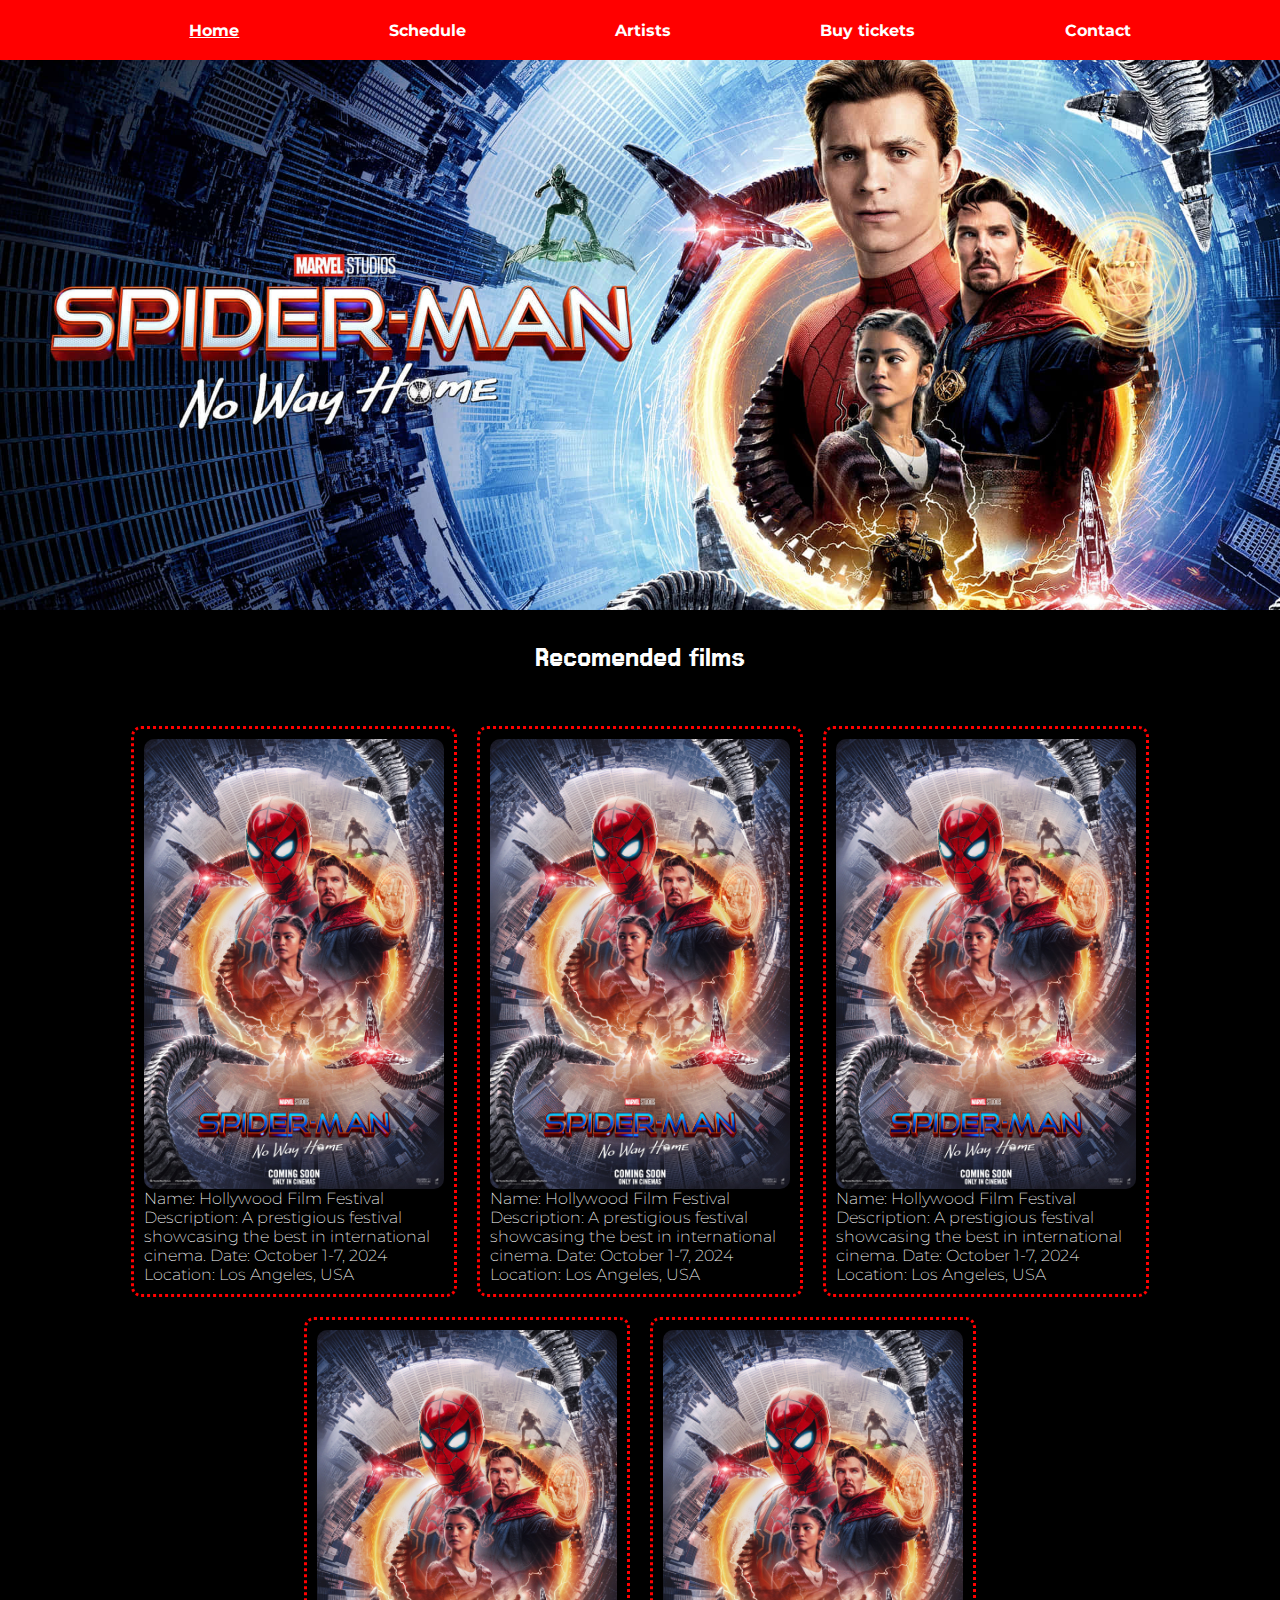
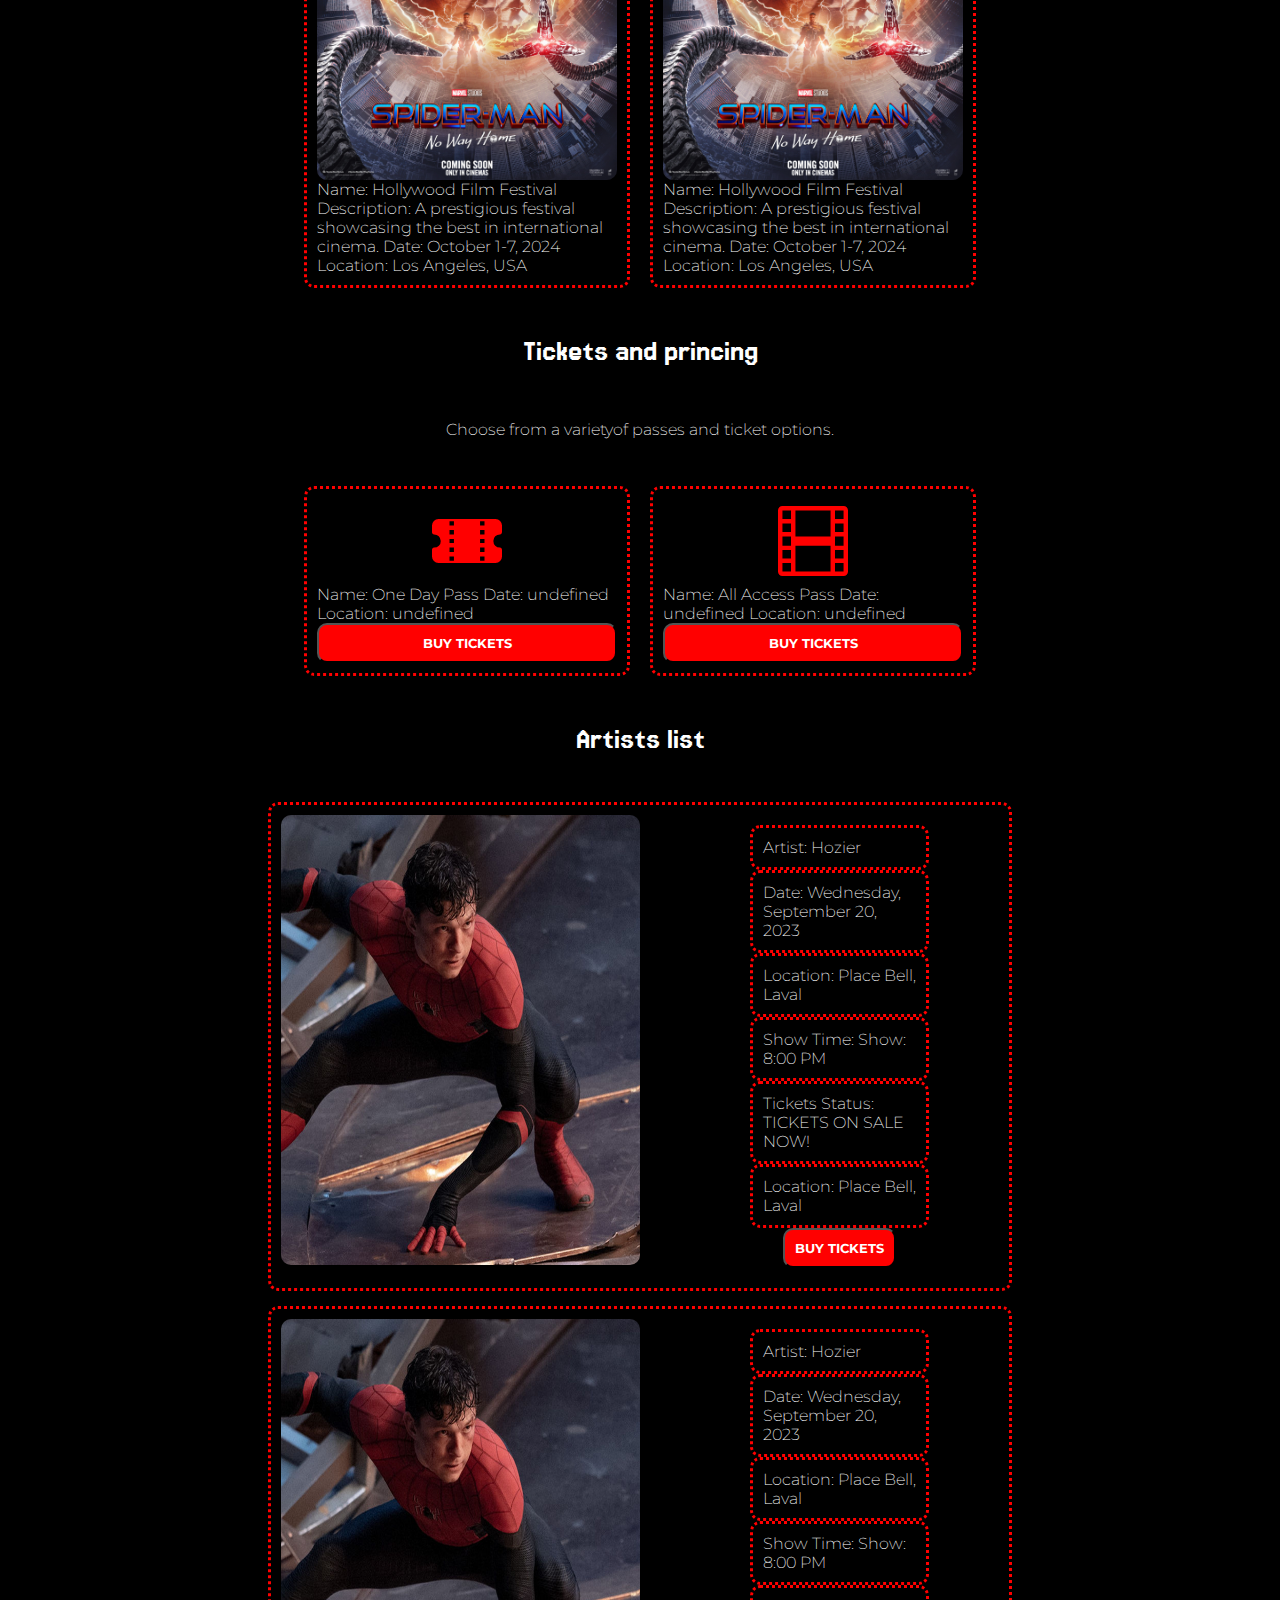
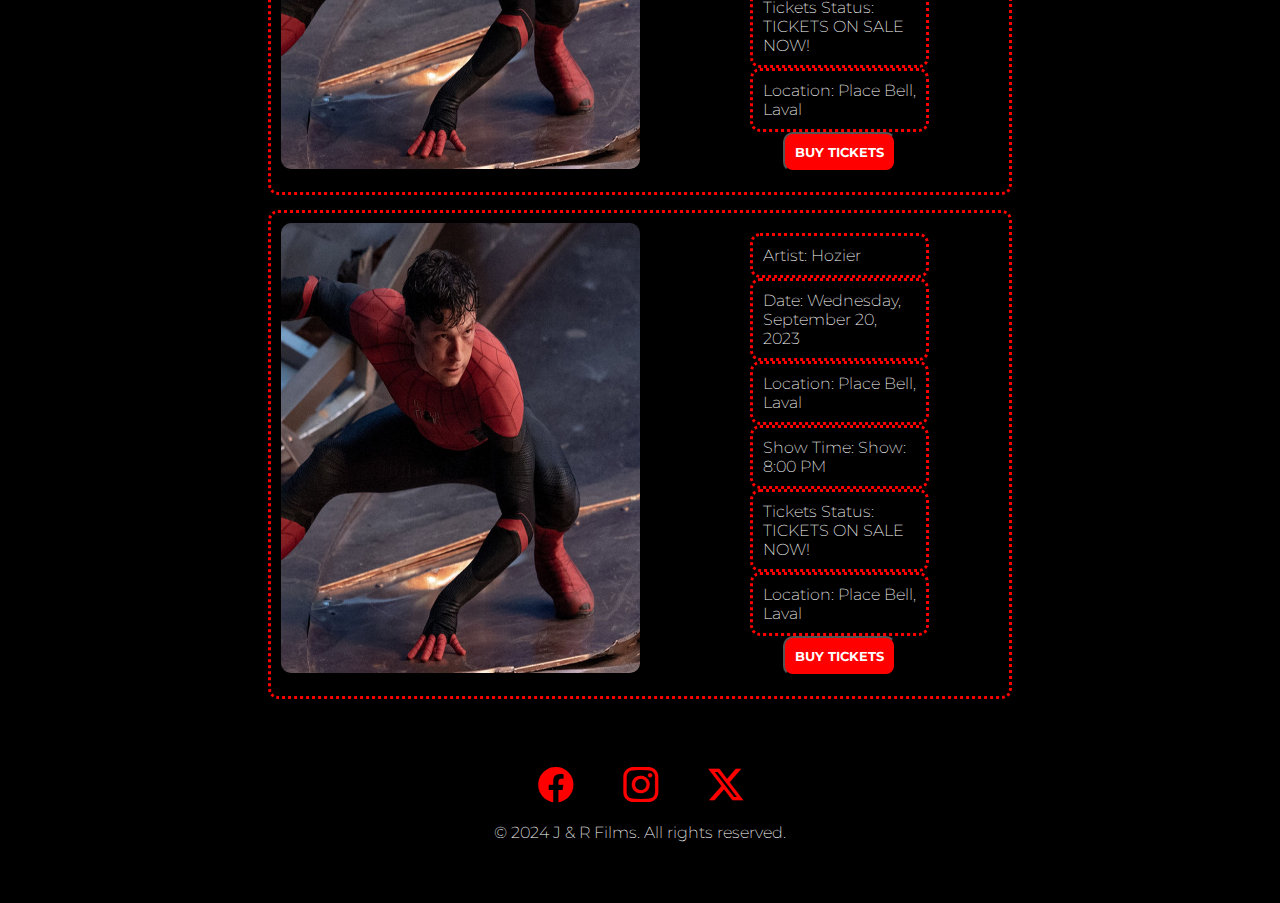
==== index.html @ 6e3b70c7 "renaming clases flex-column and flex-row" ====
<!DOCTYPE html>
<html lang="en">
<head>
    <meta charset="UTF-8">
    <meta name="viewport" content="width=device-width, initial-scale=1.0">
    <title>J & R Films</title>
    <!-- Bootstrap icons -->
    <link rel="stylesheet" href="https://cdn.jsdelivr.net/npm/bootstrap-icons@1.11.3/font/bootstrap-icons.min.css">
    <!-- Google font - Jersey 15 -->
    <link rel="preconnect" href="https://fonts.googleapis.com">
    <link rel="preconnect" href="https://fonts.gstatic.com" crossorigin>
    <link href="https://fonts.googleapis.com/css2?family=Jersey+15&family=Montserrat:ital,wght@0,100..900;1,100..900&display=swap" rel="stylesheet">
    <!-- Google font - Montserrat -->
    <link rel="preconnect" href="https://fonts.googleapis.com">
    <link rel="preconnect" href="https://fonts.gstatic.com" crossorigin>
    <link href="https://fonts.googleapis.com/css2?family=Jersey+15&family=Montserrat:ital,wght@0,100..900;1,100..900&display=swap" rel="stylesheet">
    <link rel="stylesheet" href="css/styles.css">
</head>
<body>
    <header>
        <nav id="menu" class="raleway-regular">
            <ul>
                <li><a style="text-decoration: underline;" href="index.html">Home</a></li>
                <li><a href="#">Schedule</a></li>
                <li><a href="artists.html">Artists</a></li>
                <li><a href="purchase-ticket.html">Buy tickets</a></li>
                <li><a href="#">Contact</a></li>
            </ul>
        </nav>
    </header>
    <main>
        <div id="wallpaper-container"></div>
        <div class="flex-column">
            <h1>Recomended films</h1>
            <ul class="flex-row" id="films-list"></ul>
        </div>
        <div class="flex-column">
            <h1>Tickets and princing</h1>
            <p>Choose from a varietyof passes and ticket options.</p>
            <ul class="flex-row" id="tickets-and-pricing-list"></ul>
        </div>
        <div class="flex-column">
            <h1>Artists list</h1>
            <ul class="flex-column" id="artist-list"></ul>
        </div>
    </main>
    <footer>
        <div>
            <i class="bi bi-facebook"></i>
            <i class="bi bi-instagram"></i>
            <i class="bi bi-twitter-x"></i>
        </div>
        <p>&copy; 2024 J & R Films. All rights reserved.</p>
    </footer>
    <script type="text/javascript" src="js/mock-data.js"></script>
    <script type="text/javascript" src="js/app.js"></script>
</body>
</html>
---- css/styles.css ----
* {
    font-family: "Montserrat", sans-serif;
    font-weight: 200;
    color: white;
}

h1 {
    font-family: "Jersey 15", sans-serif;
}

button {
    background-color: red;
    padding: 10px;
    cursor: pointer;
    border-radius: 10px;
    font-weight: bold;
}

body {
    margin: 0;
    background-color: black;
}

.bi {
    color: red;
    font-size: 70px;
}

select, input {
    color: gray;
    height: 40px;
}

li {
    list-style: none;
}

/*
    menu styles
*/

#menu {
    background-color: red;
}

#menu>ul {
    display: flex;
    flex-direction: row;
    justify-content: space-evenly;
    list-style-type: none;
    height: 60px;
    align-items: center;
    margin: 0;
}

#menu>ul>li>a {
    cursor: pointer;
    text-decoration: none;
    font-weight: bold;
}

#menu>ul>li>a:hover {
    color: lightgray;
    cursor: pointer;
}

/*
    wallpaper-container styles
*/

#wallpaper-container {
    background-image: url('../img/spider-man-no-way-home-wallpaper.jpg');
    height:550px;
    background-size: cover;
    background-position: center;
    background-repeat: no-repeat;
}

/*
    footer styles
*/

footer {
    display: flex;
    flex-direction: column;
    align-items: center;
    padding: 45px;
}

footer div {
    display: flex;
    flex-direction: row;
    gap: 50px;
}

footer .bi {
    font-size: 35px;
}

/* flex-column */

.flex-column {
    display: flex;
    flex-direction: column;
    text-align: center;
    gap: 15px;
    padding: 0;
    margin: 10px;
}

#artist-list li {
    display: flex;
    flex-direction: row;
    gap: 0px;
    border: 3px dotted red;
    padding: 10px;
    border-radius: 10px;
    text-align: left;
    margin-left: 20%;
    margin-right: 20%;
}

#artist-list div {
    width: 50%;
}

#artist-list img {
    width: 50%;
}

.form {
    display: flex;
    flex-direction: column;
    gap: 20px;
    justify-content: center;
    text-align: center;
    border: 3px dotted red;
    border-radius: 10px;
    padding: 10px;
    margin-left: 30%;
    margin-right: 30%;
    
}

/* flex-row */

.flex-row {
    display: flex;
    flex-direction: row;
    justify-content: center;
    flex-wrap: wrap;
    gap: 20px;
    padding: 0;
}

.flex-row li {
    width: 300px;
    display: flex;
    flex-direction: column;
    gap: 0px;
    border: 3px dotted red;
    padding: 10px;
    border-radius: 10px;
    text-align: left;
}

.flex-row .bi {
    text-align: center;
}

img {
    width: 300px;
    height: 450px;
    border-radius: 10px;
}
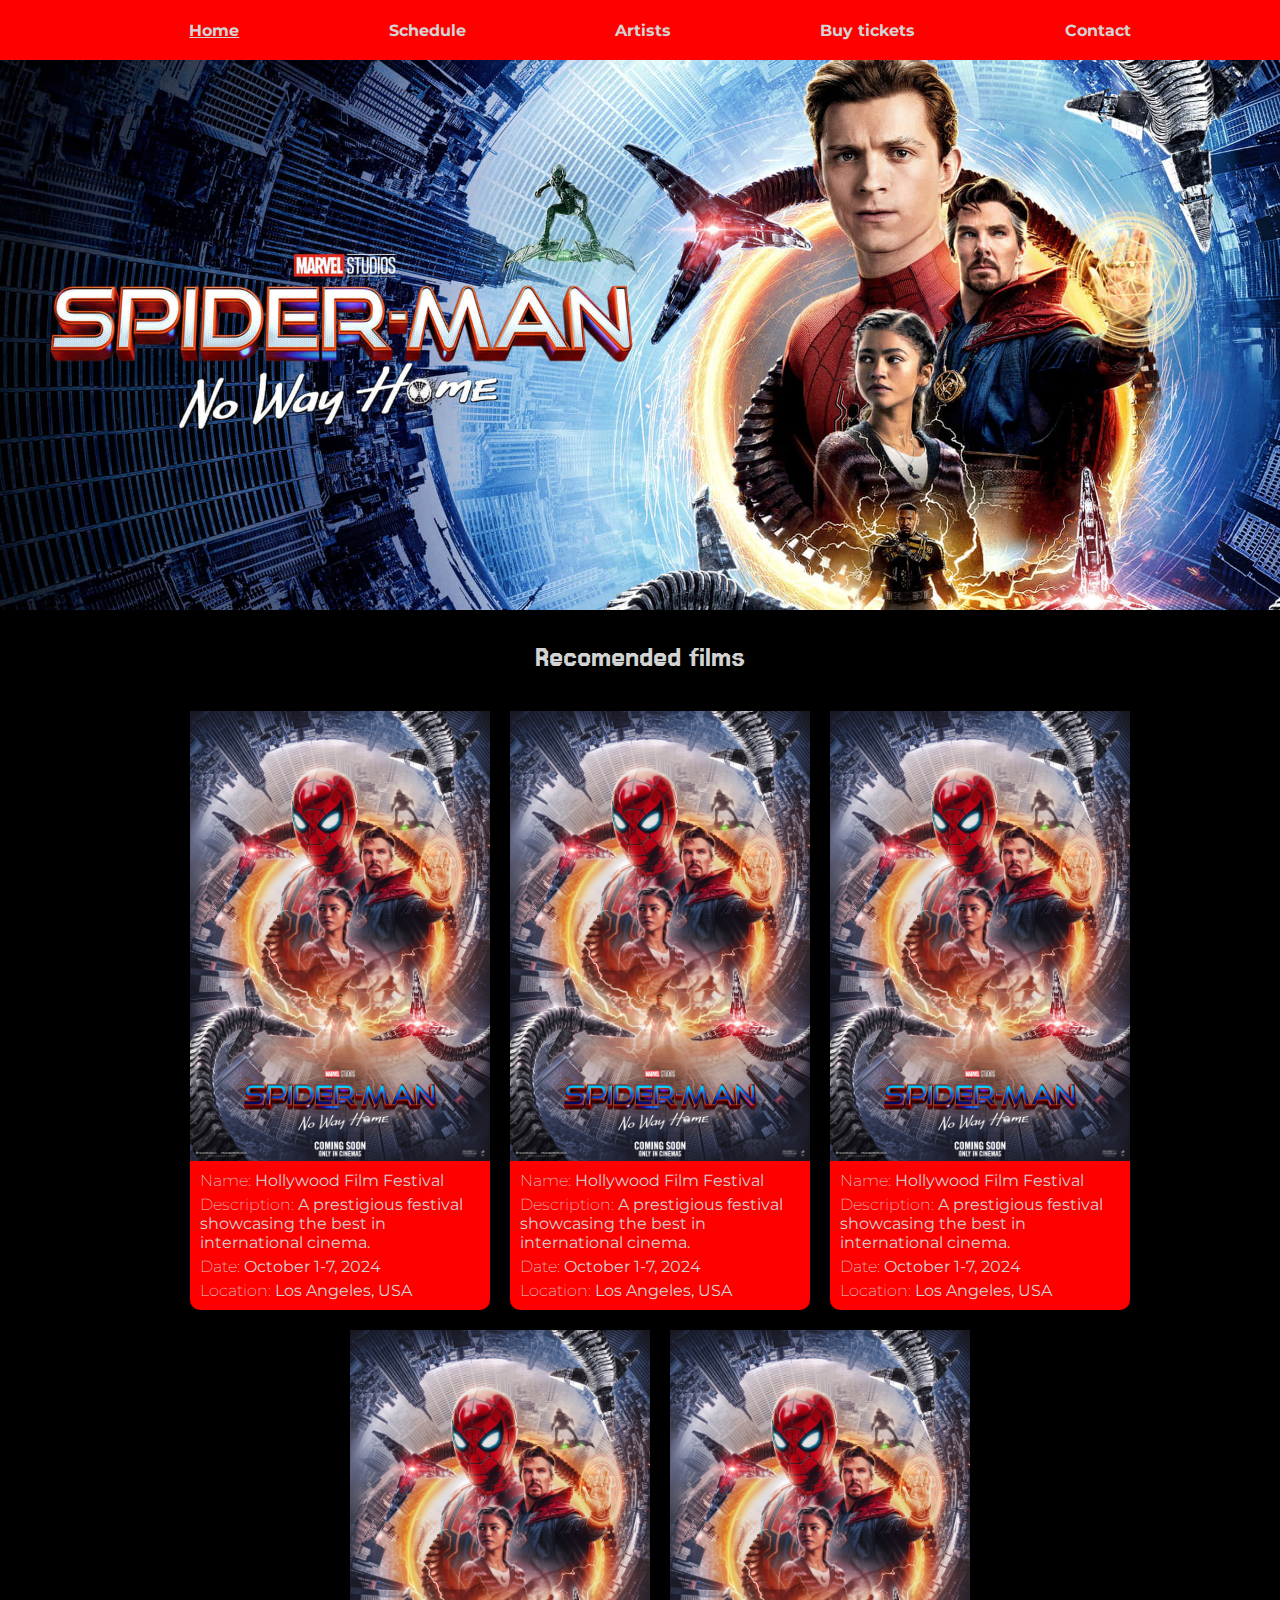
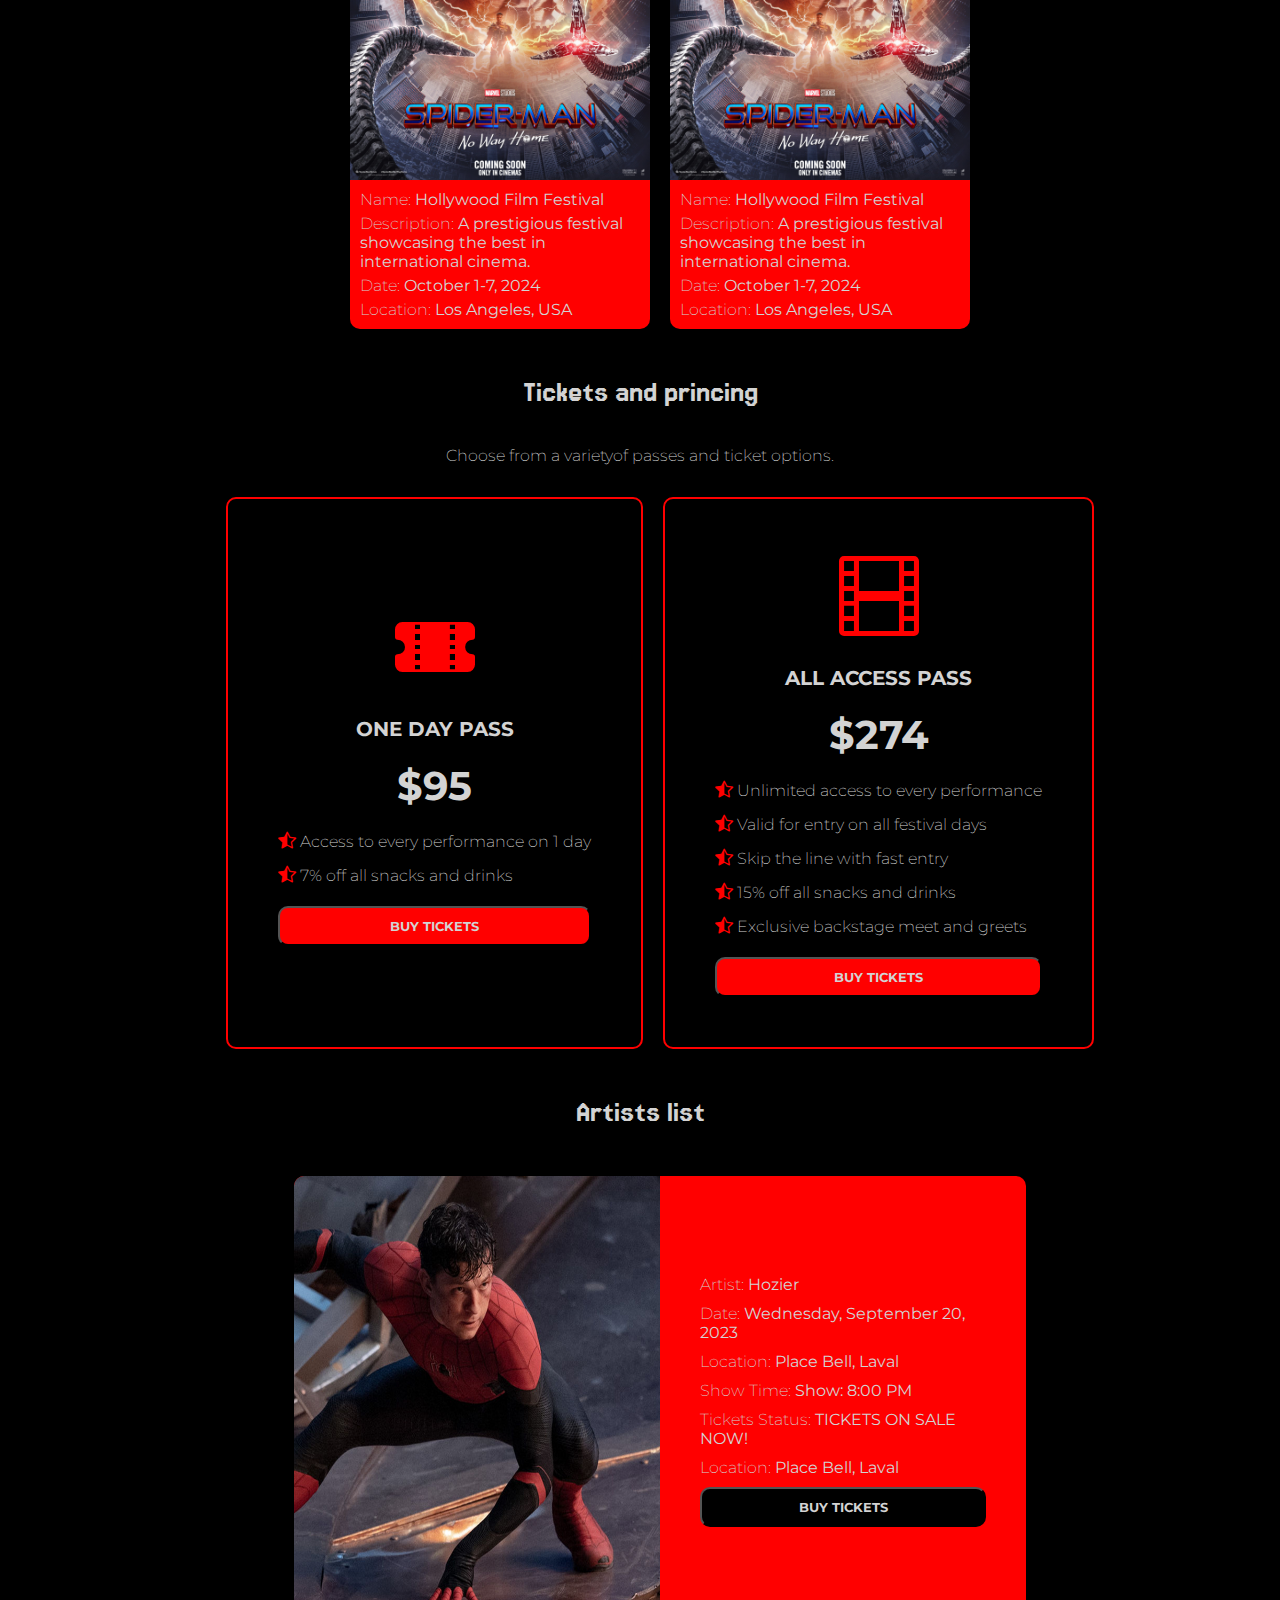
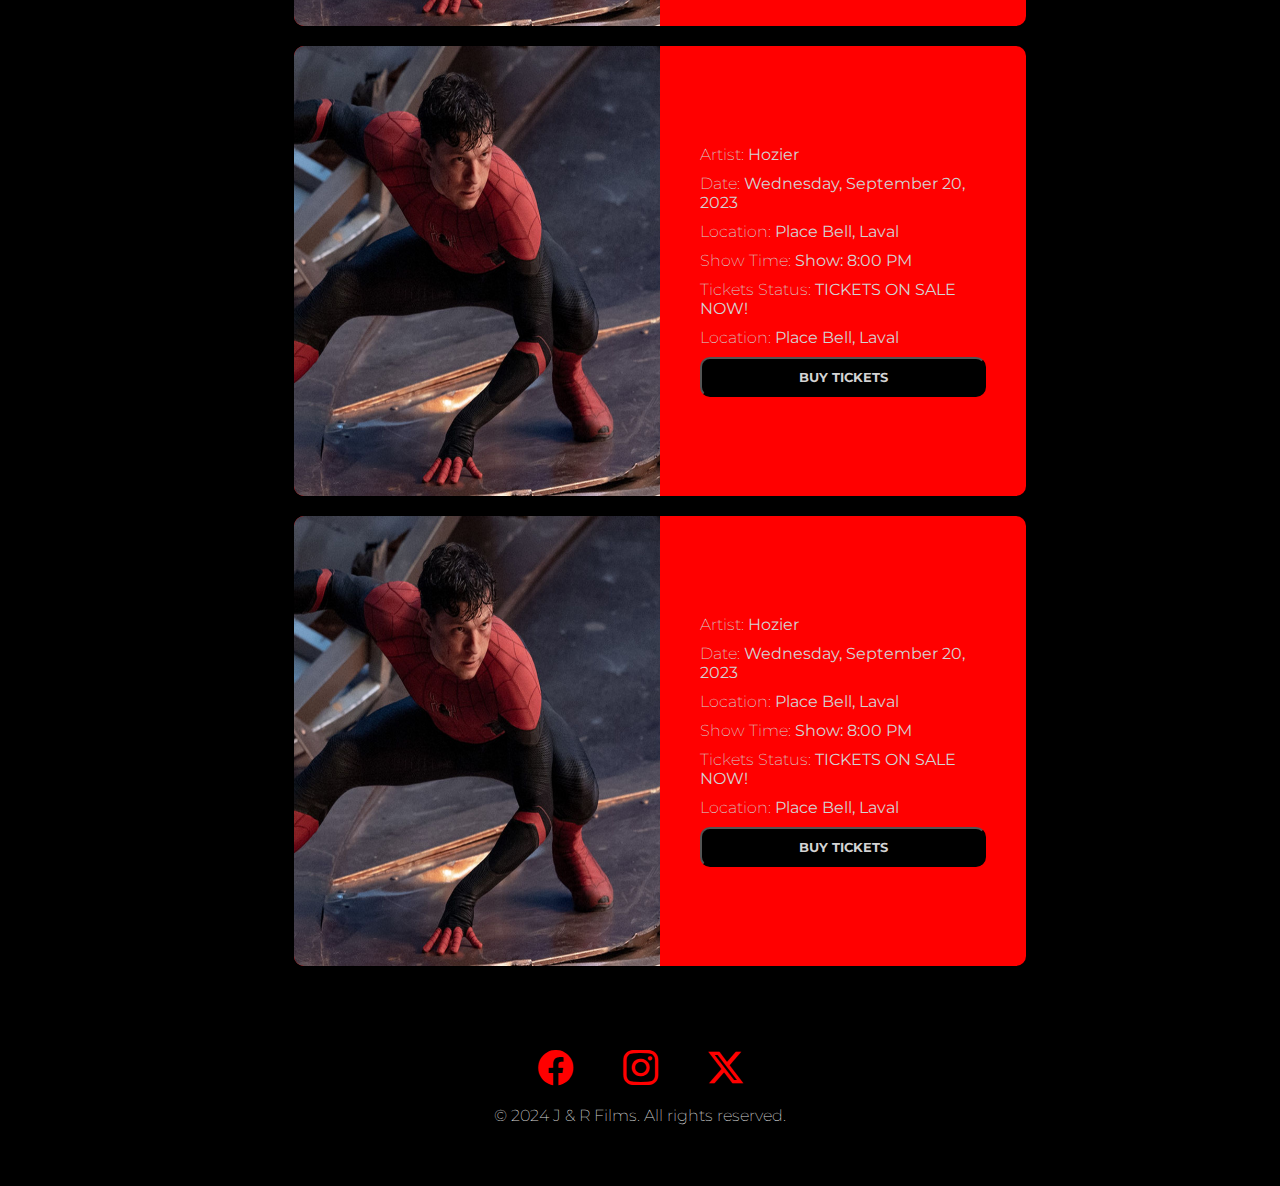
==== commit 3d120f20: "updating home styles" ====
--- a/index.html
+++ b/index.html
@@ -30,16 +30,16 @@
     </header>
     <main>
         <div id="wallpaper-container"></div>
-        <div class="flex-column">
+        <div class="flex-column container">
             <h1>Recomended films</h1>
-            <ul class="flex-row" id="films-list"></ul>
+            <ul class="flex-row flex-row-list" id="films-list"></ul>
         </div>
-        <div class="flex-column">
+        <div class="flex-column container">
             <h1>Tickets and princing</h1>
             <p>Choose from a varietyof passes and ticket options.</p>
-            <ul class="flex-row" id="tickets-and-pricing-list"></ul>
+            <ul class="flex-row" id="pricing-list"></ul>
         </div>
-        <div class="flex-column">
+        <div class="flex-column container">
             <h1>Artists list</h1>
             <ul class="flex-column" id="artist-list"></ul>
         </div>
--- a/css/styles.css
+++ b/css/styles.css
@@ -1,7 +1,7 @@
 * {
     font-family: "Montserrat", sans-serif;
     font-weight: 200;
-    color: white;
+    color: lightgray;
 }
 
 h1 {
@@ -9,11 +9,18 @@
 }
 
 button {
-    background-color: red;
     padding: 10px;
     cursor: pointer;
     border-radius: 10px;
     font-weight: bold;
+}
+
+.btn-primary {
+    background-color: red;
+}
+
+.btn-secondary {
+    background-color: black;
 }
 
 body {
@@ -31,13 +38,29 @@
     height: 40px;
 }
 
-li {
+ul {
     list-style: none;
 }
 
-/*
-    menu styles
-*/
+strong {
+    font-weight: 400;
+}
+
+.form {
+    display: flex;
+    flex-direction: column;
+    gap: 20px;
+    justify-content: center;
+    text-align: center;
+    border: 3px dotted red;
+    border-radius: 10px;
+    padding: 10px;
+    margin-left: 30%;
+    margin-right: 30%;
+    
+}
+
+/* menu */
 
 #menu {
     background-color: red;
@@ -47,7 +70,6 @@
     display: flex;
     flex-direction: row;
     justify-content: space-evenly;
-    list-style-type: none;
     height: 60px;
     align-items: center;
     margin: 0;
@@ -64,9 +86,7 @@
     cursor: pointer;
 }
 
-/*
-    wallpaper-container styles
-*/
+/* wallpaper-container */
 
 #wallpaper-container {
     background-image: url('../img/spider-man-no-way-home-wallpaper.jpg');
@@ -76,9 +96,7 @@
     background-repeat: no-repeat;
 }
 
-/*
-    footer styles
-*/
+/* footer */
 
 footer {
     display: flex;
@@ -102,66 +120,105 @@
 .flex-column {
     display: flex;
     flex-direction: column;
-    text-align: center;
-    gap: 15px;
-    padding: 0;
+}
+
+/* flex-row */
+
+.flex-row {
+    display: flex;
+    flex-direction: row;
+    justify-content: center;
+    flex-wrap: wrap;
+    gap: 20px;
+}
+
+/* films-list */
+
+#films-list > li {
+    display: flex;
+    flex-direction: column;
+    justify-content: center;
+    flex-wrap: wrap;
+    width: 300px;
+    background-color: red;
+    border-radius: 10px;
+    text-align: left;
+}
+
+#films-list > li > div {
+    display: flex;
+    flex-direction: column;
+    gap: 5px;
     margin: 10px;
 }
 
-#artist-list li {
-    display: flex;
-    flex-direction: row;
-    gap: 0px;
-    border: 3px dotted red;
-    padding: 10px;
-    border-radius: 10px;
+/* pricing-list */
+
+#pricing-list > li {
+    display: flex;
+    flex-direction: column;
+    justify-content: center;
+    flex-wrap: wrap;
+    border: 2px solid red;
+    padding: 50px;
+    border-radius: 10px;
+    text-align: center;
+    gap: 20px;
+}
+
+.ticket-icon {
+    font-size: 80px;
+}
+
+.ticket-name {
+    font-size: 20px;
+    text-transform: uppercase;
+    font-weight: bold;
+}
+
+.ticket-price {
+    font-size: 40px;
+    text-transform: uppercase;
+    font-weight: bold;
+}
+
+
+#pricing-list > li > div {
+    display: flex;
+    flex-direction: column;
+    gap: 12px;
     text-align: left;
+}
+
+.bi-small {
+    font-size: 18px;
+}
+
+/* artist-list */
+
+#artist-list > li {
+    display: flex;
+    flex-direction: row;
+    background-color: red;
+    margin: 10px;
+    text-align: left;
+    border-radius: 10px;
     margin-left: 20%;
     margin-right: 20%;
 }
 
-#artist-list div {
+#artist-list > li > img {
+    border-top-left-radius: 10px;
+    border-bottom-left-radius: 10px;
     width: 50%;
 }
 
-#artist-list img {
-    width: 50%;
-}
-
-.form {
-    display: flex;
-    flex-direction: column;
-    gap: 20px;
-    justify-content: center;
-    text-align: center;
-    border: 3px dotted red;
-    border-radius: 10px;
-    padding: 10px;
-    margin-left: 30%;
-    margin-right: 30%;
-    
-}
-
-/* flex-row */
-
-.flex-row {
-    display: flex;
-    flex-direction: row;
-    justify-content: center;
-    flex-wrap: wrap;
-    gap: 20px;
-    padding: 0;
-}
-
-.flex-row li {
-    width: 300px;
-    display: flex;
-    flex-direction: column;
-    gap: 0px;
-    border: 3px dotted red;
-    padding: 10px;
-    border-radius: 10px;
-    text-align: left;
+#artist-list > li > div {
+    display: flex;
+    flex-direction: column;
+    justify-content: center;
+    padding: 40px;
+    gap: 10px;
 }
 
 .flex-row .bi {
@@ -171,5 +228,10 @@
 img {
     width: 300px;
     height: 450px;
-    border-radius: 10px;
-}
+}
+
+.container {
+    text-align: center;
+    padding: 0;
+    margin: 10px;
+}
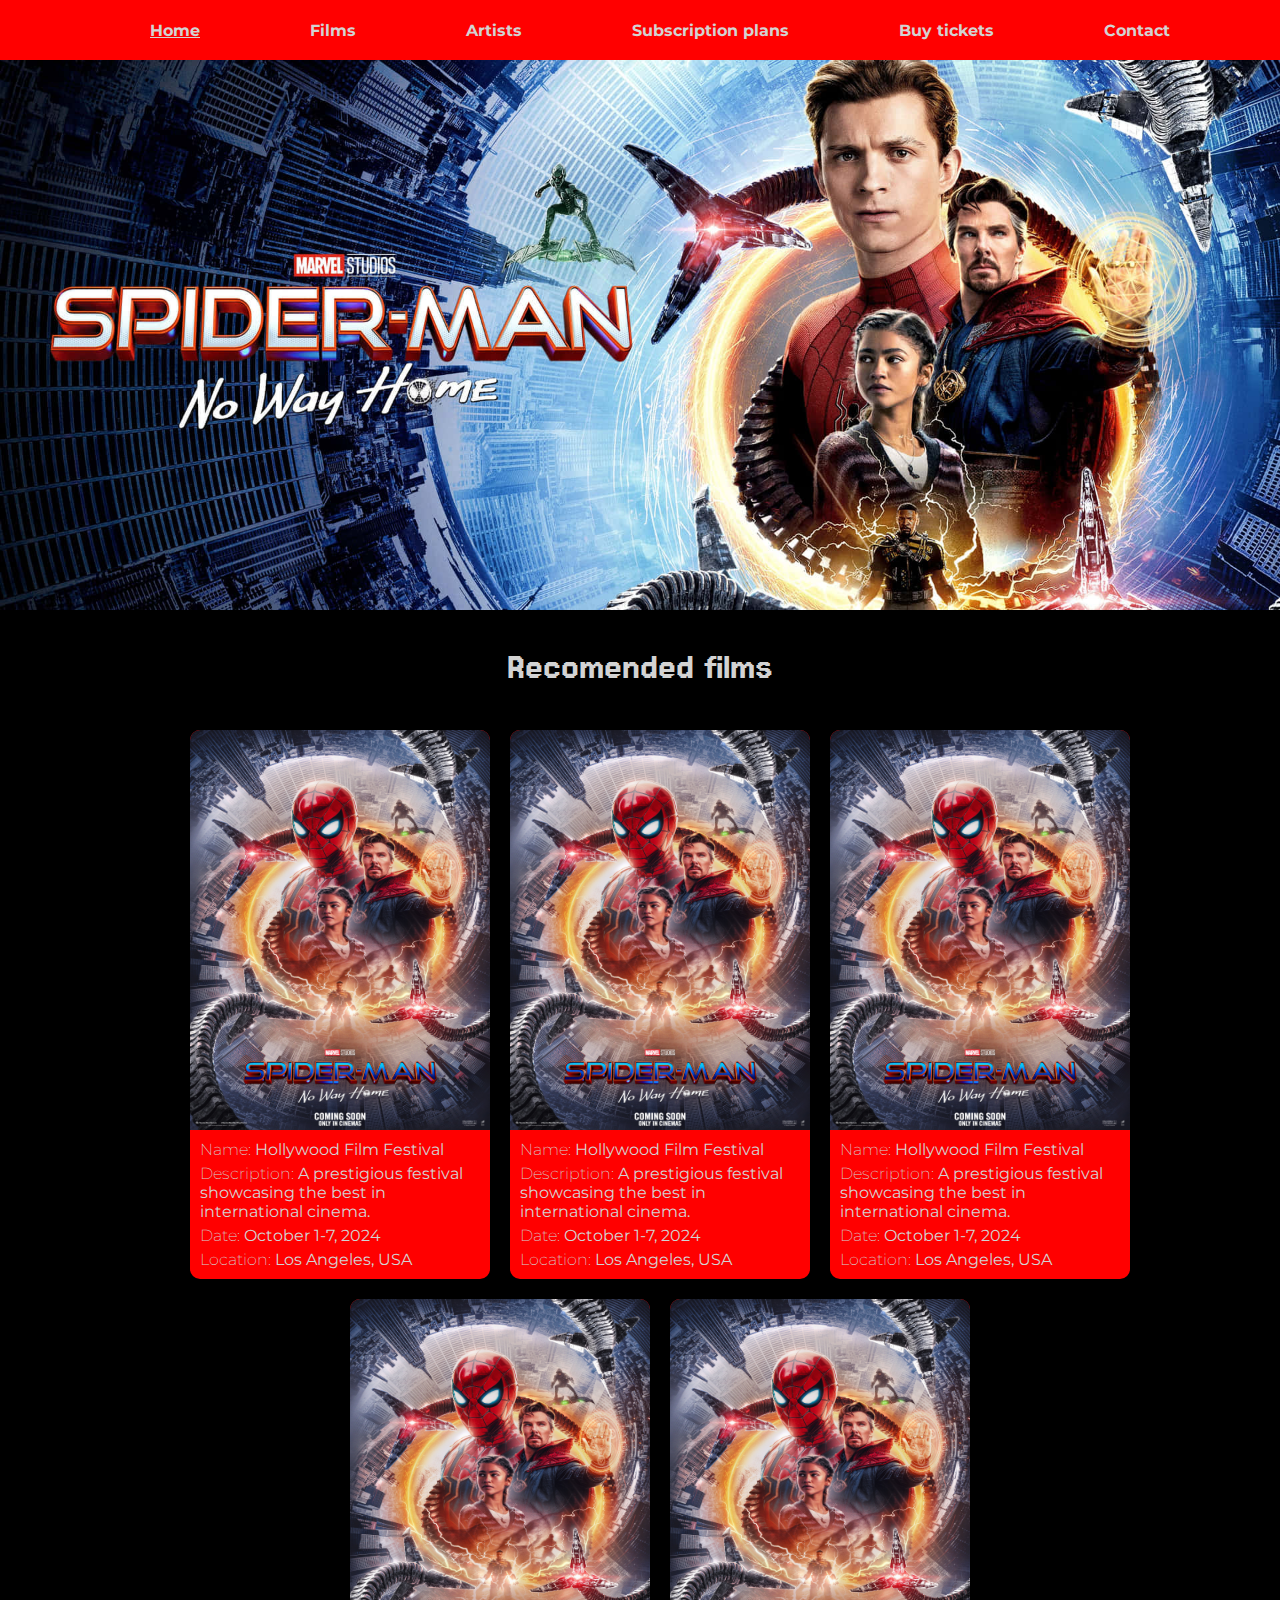
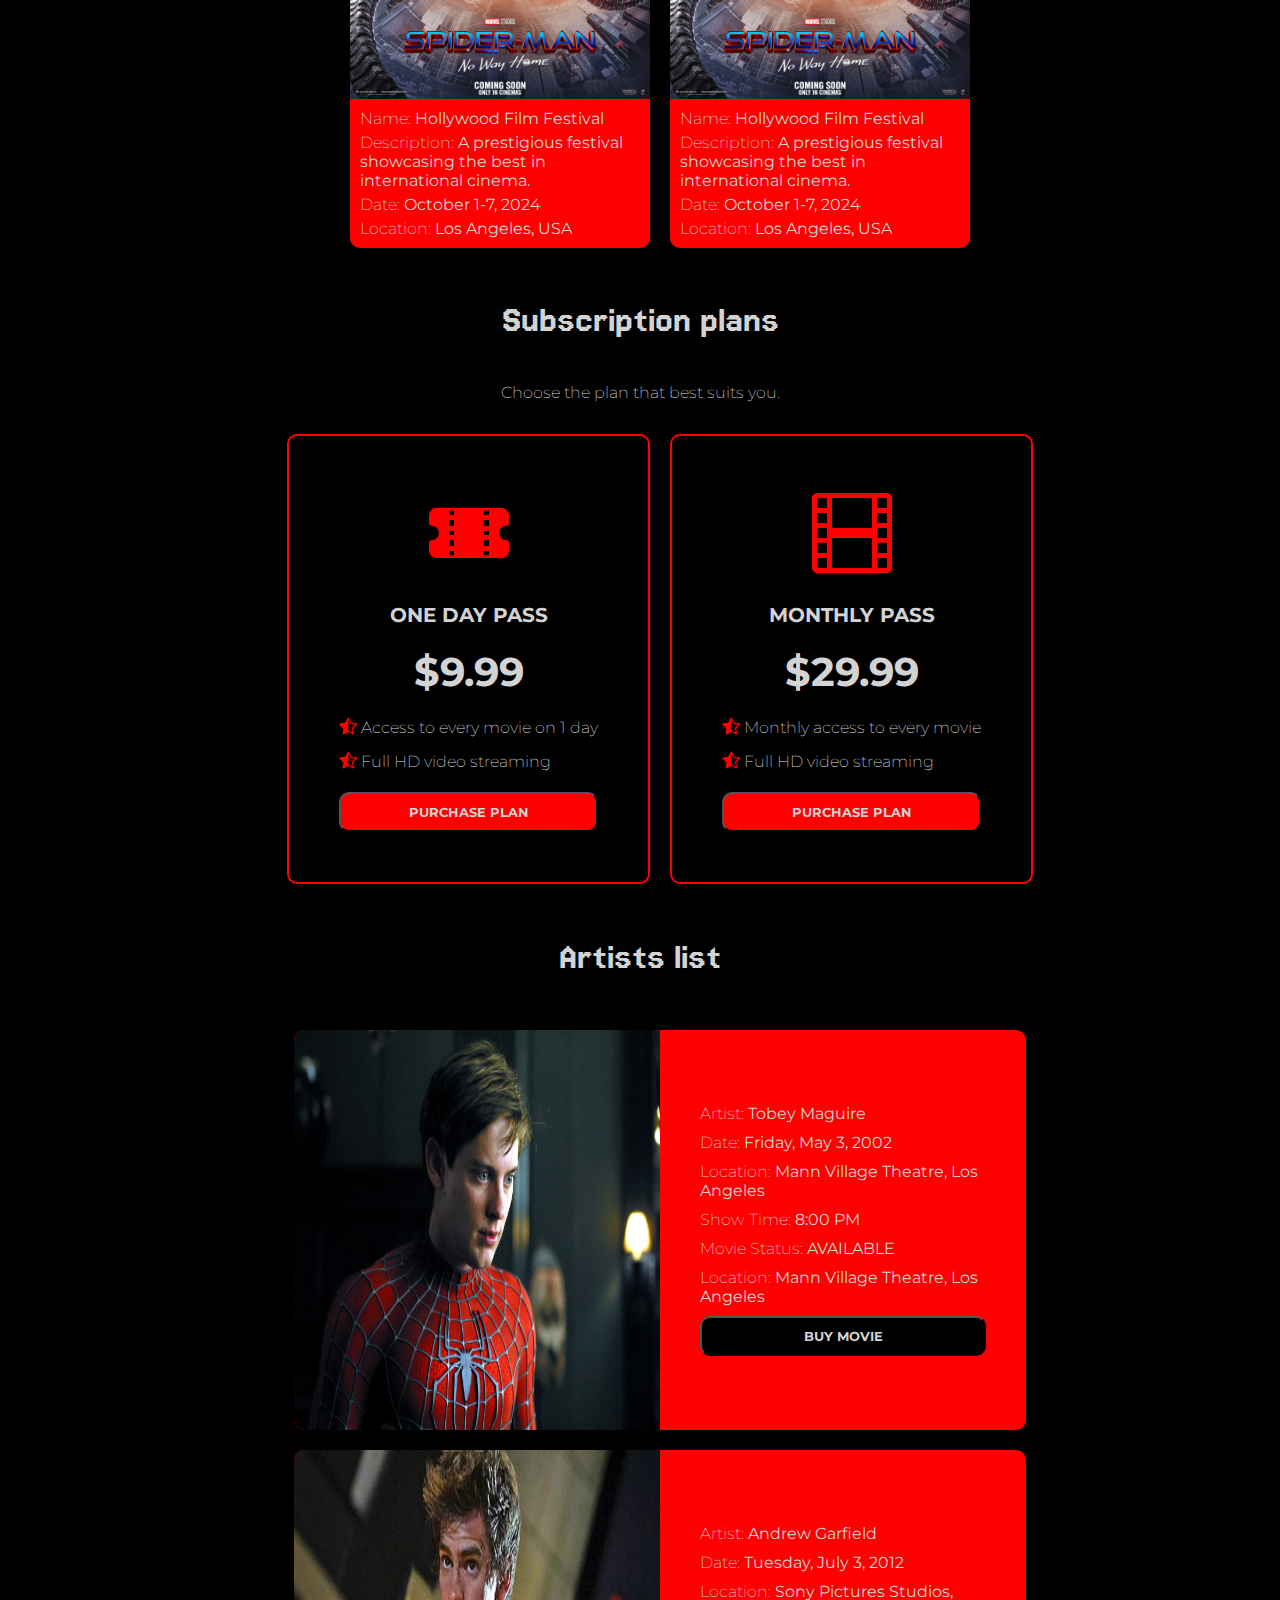
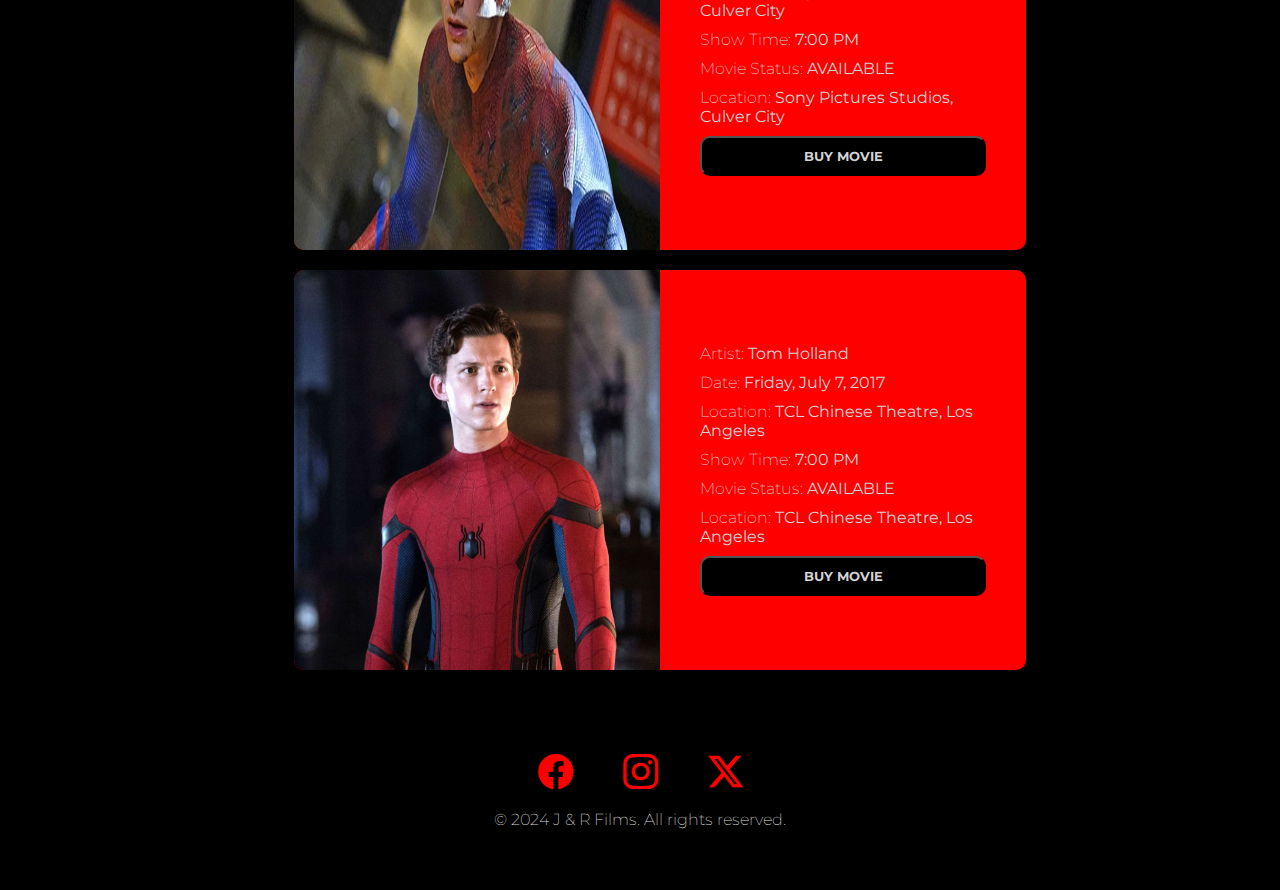
==== commit 2cd7bf49: "updating, subscription plans" ====
--- a/index.html
+++ b/index.html
@@ -21,8 +21,9 @@
         <nav id="menu" class="raleway-regular">
             <ul>
                 <li><a style="text-decoration: underline;" href="index.html">Home</a></li>
-                <li><a href="#">Schedule</a></li>
+                <li><a href="films.html">Films</a></li>
                 <li><a href="artists.html">Artists</a></li>
+                <li><a href="subscription-plans.html">Subscription plans</a></li>
                 <li><a href="purchase-ticket.html">Buy tickets</a></li>
                 <li><a href="#">Contact</a></li>
             </ul>
@@ -35,8 +36,8 @@
             <ul class="flex-row flex-row-list" id="films-list"></ul>
         </div>
         <div class="flex-column container">
-            <h1>Tickets and princing</h1>
-            <p>Choose from a varietyof passes and ticket options.</p>
+            <h1>Subscription plans</h1>
+            <p>Choose the plan that best suits you.</p>
             <ul class="flex-row" id="pricing-list"></ul>
         </div>
         <div class="flex-column container">
@@ -52,7 +53,8 @@
         </div>
         <p>&copy; 2024 J & R Films. All rights reserved.</p>
     </footer>
-    <script type="text/javascript" src="js/mock-data.js"></script>
-    <script type="text/javascript" src="js/app.js"></script>
+    <script type="text/javascript" src="js/films.js"></script>
+    <script type="text/javascript" src="js/artists.js"></script>
+    <script type="text/javascript" src="js/tickets-and-princing.js"></script>
 </body>
 </html>--- a/css/styles.css
+++ b/css/styles.css
@@ -6,6 +6,7 @@
 
 h1 {
     font-family: "Jersey 15", sans-serif;
+    font-size: 40px;
 }
 
 button {
@@ -34,7 +35,7 @@
 }
 
 select, input {
-    color: gray;
+    color: black;
     height: 40px;
 }
 
@@ -152,6 +153,11 @@
     margin: 10px;
 }
 
+#films-list > li > img {
+    border-top-left-radius: 10px;
+    border-top-right-radius: 10px;
+}
+
 /* pricing-list */
 
 #pricing-list > li {
@@ -227,7 +233,7 @@
 
 img {
     width: 300px;
-    height: 450px;
+    height: 400px;
 }
 
 .container {
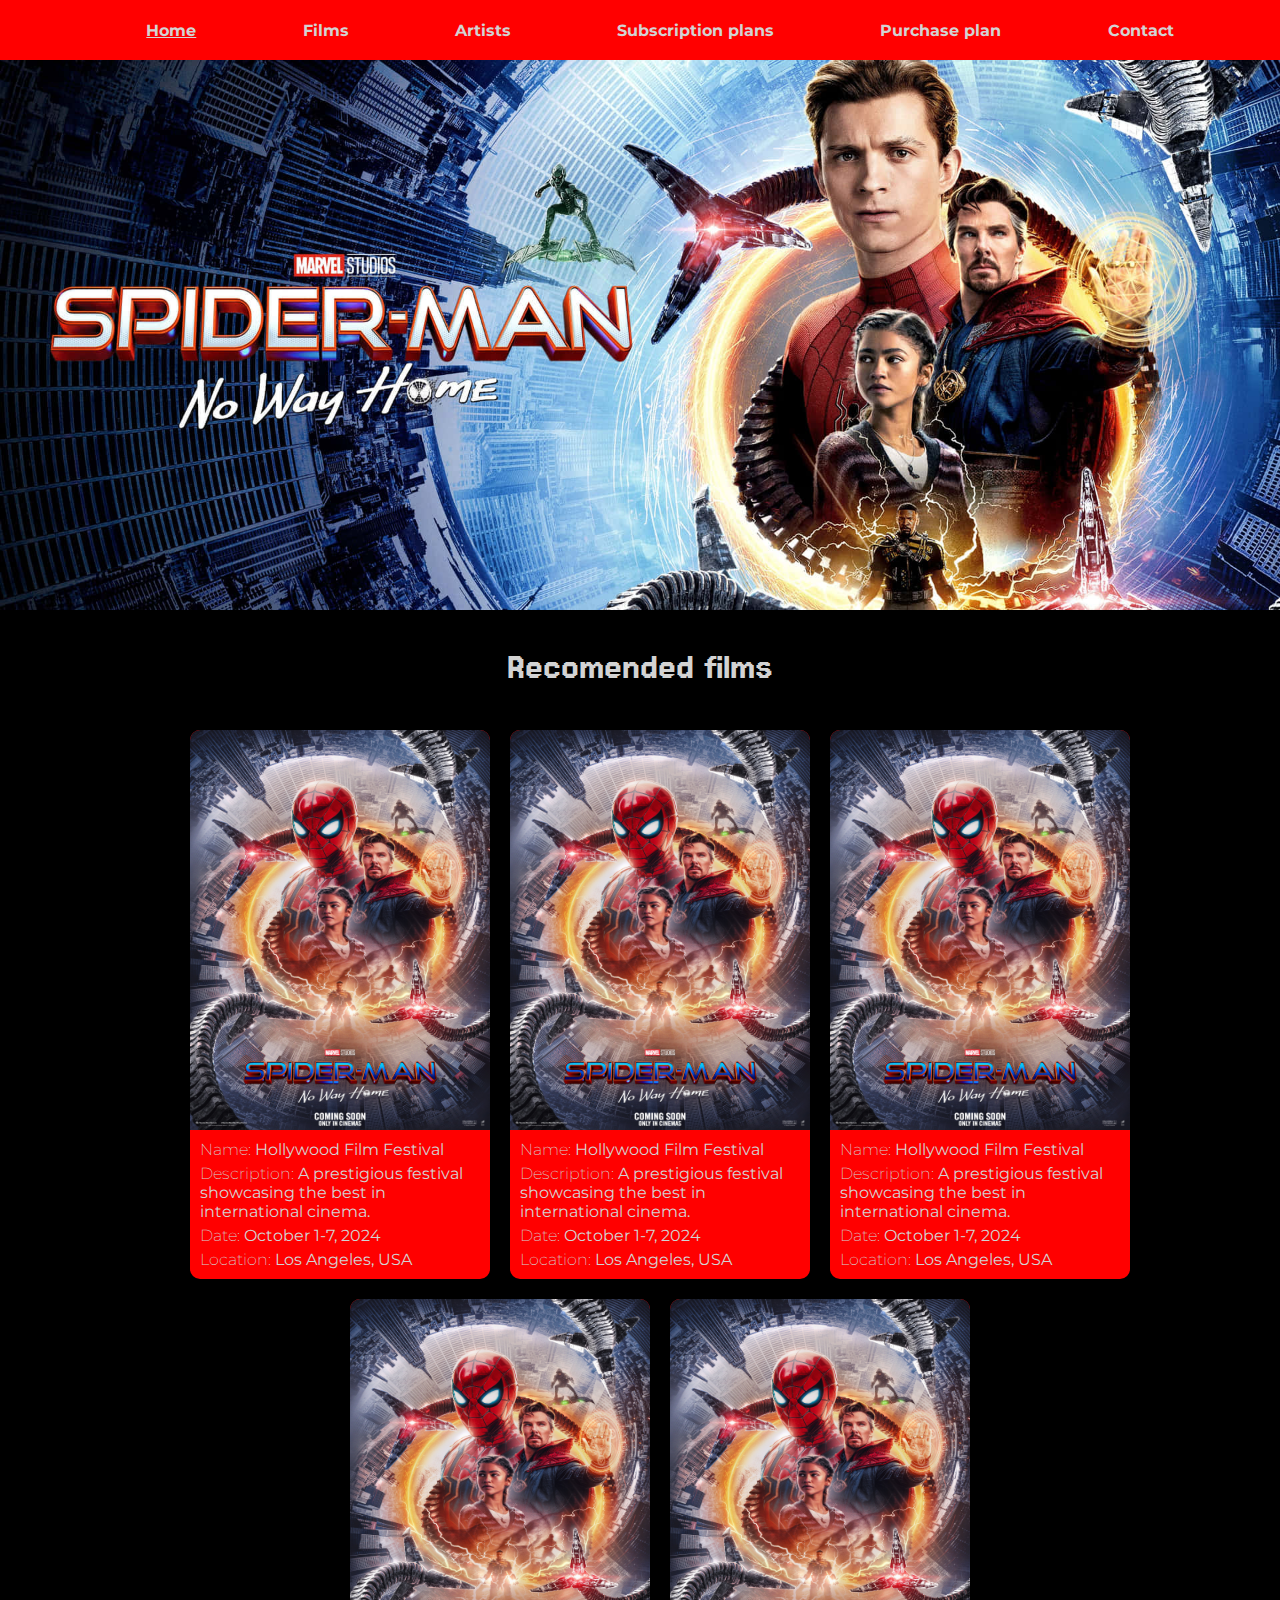
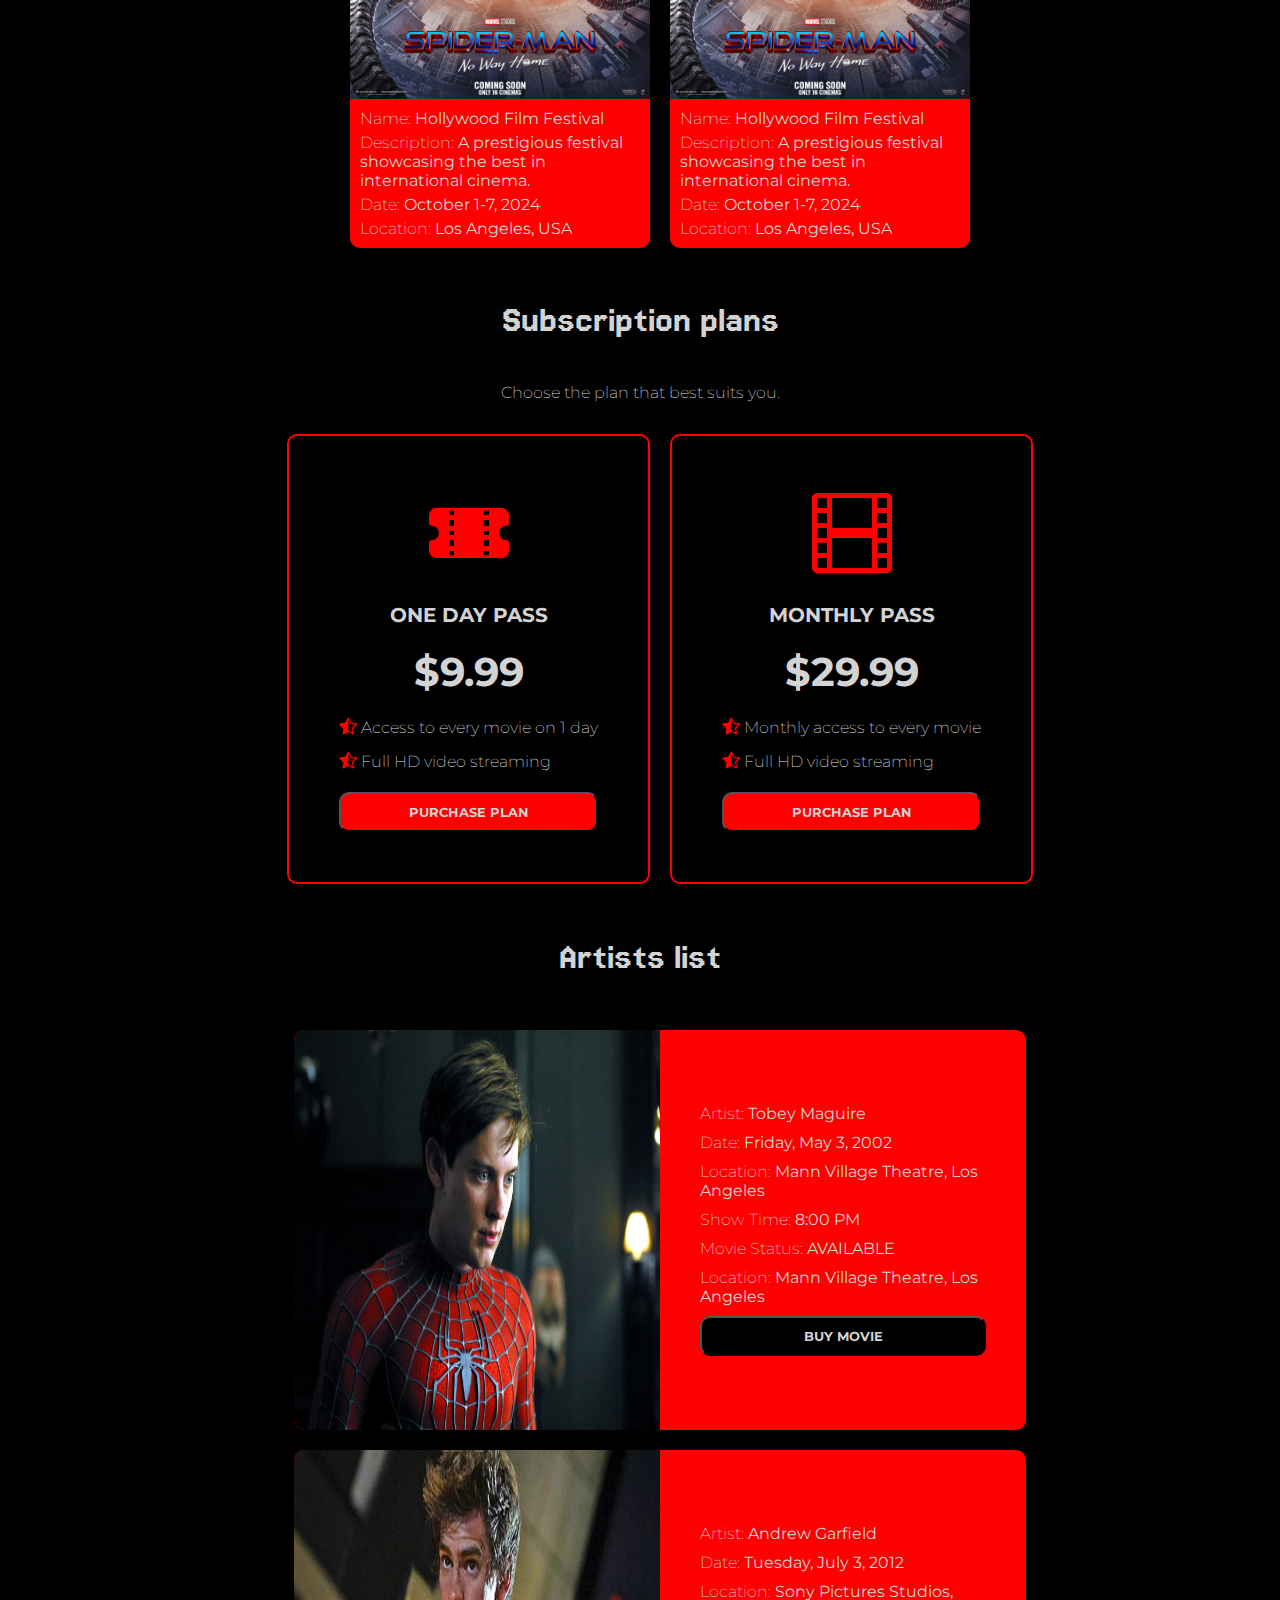
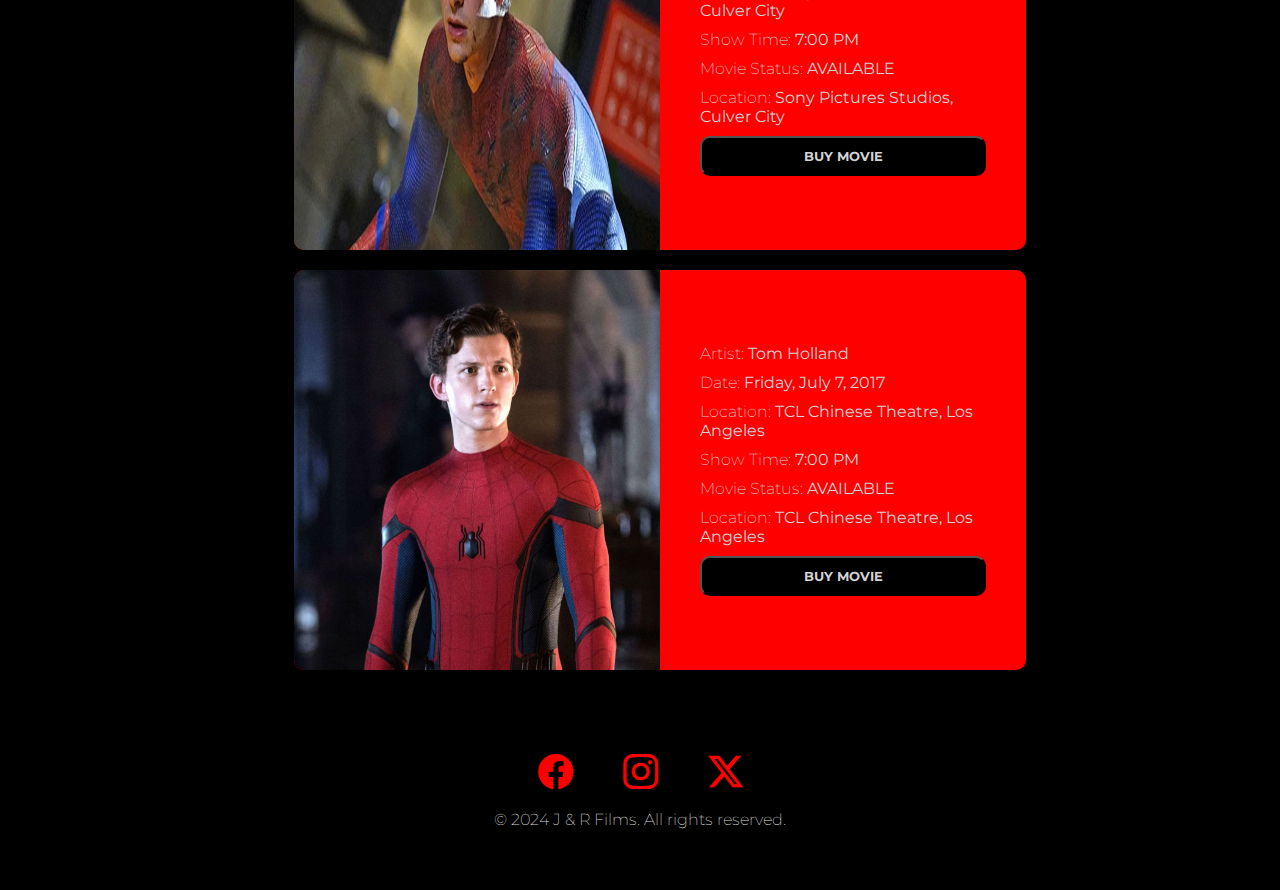
==== commit ace03f43: "renaming tickets to plans" ====
--- a/index.html
+++ b/index.html
@@ -24,7 +24,7 @@
                 <li><a href="films.html">Films</a></li>
                 <li><a href="artists.html">Artists</a></li>
                 <li><a href="subscription-plans.html">Subscription plans</a></li>
-                <li><a href="purchase-ticket.html">Buy tickets</a></li>
+                <li><a href="purchase-ticket.html">Purchase plan</a></li>
                 <li><a href="#">Contact</a></li>
             </ul>
         </nav>
@@ -55,6 +55,6 @@
     </footer>
     <script type="text/javascript" src="js/films.js"></script>
     <script type="text/javascript" src="js/artists.js"></script>
-    <script type="text/javascript" src="js/tickets-and-princing.js"></script>
+    <script type="text/javascript" src="js/subscription-plans.js"></script>
 </body>
 </html>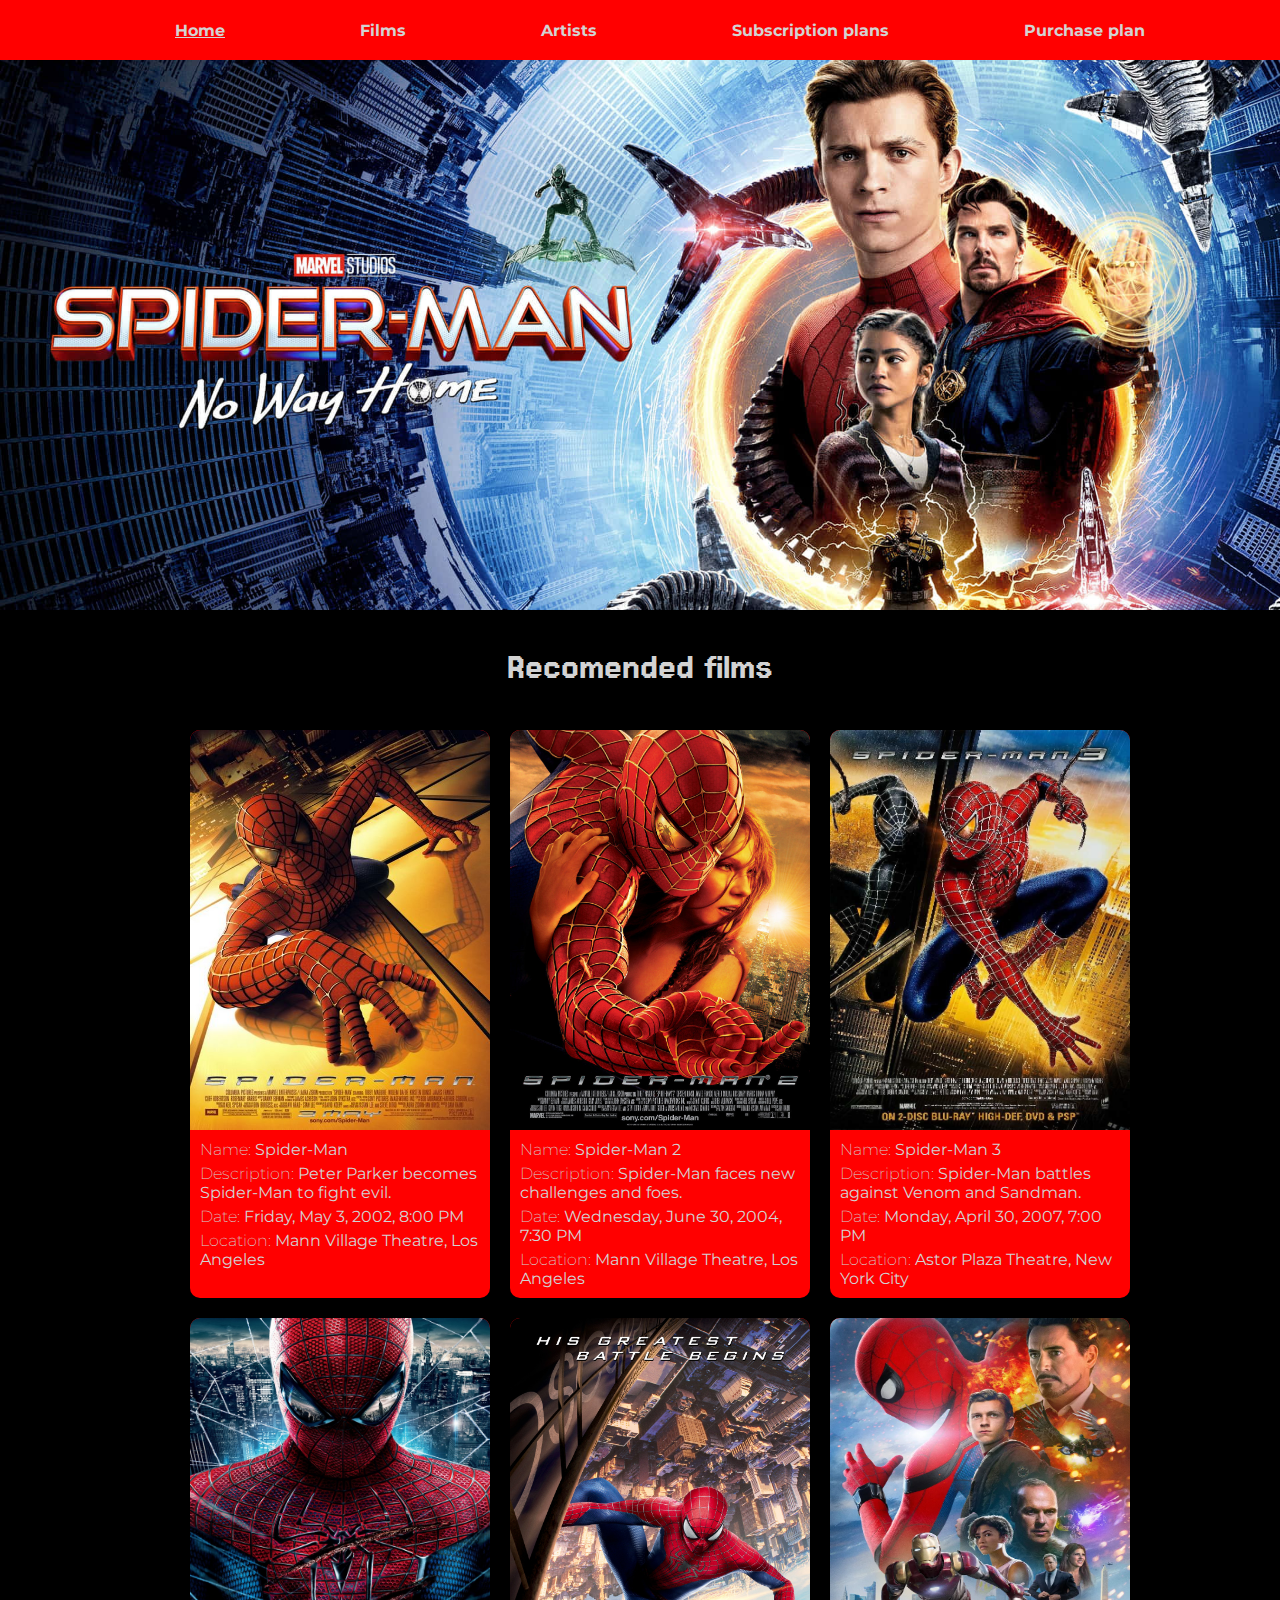
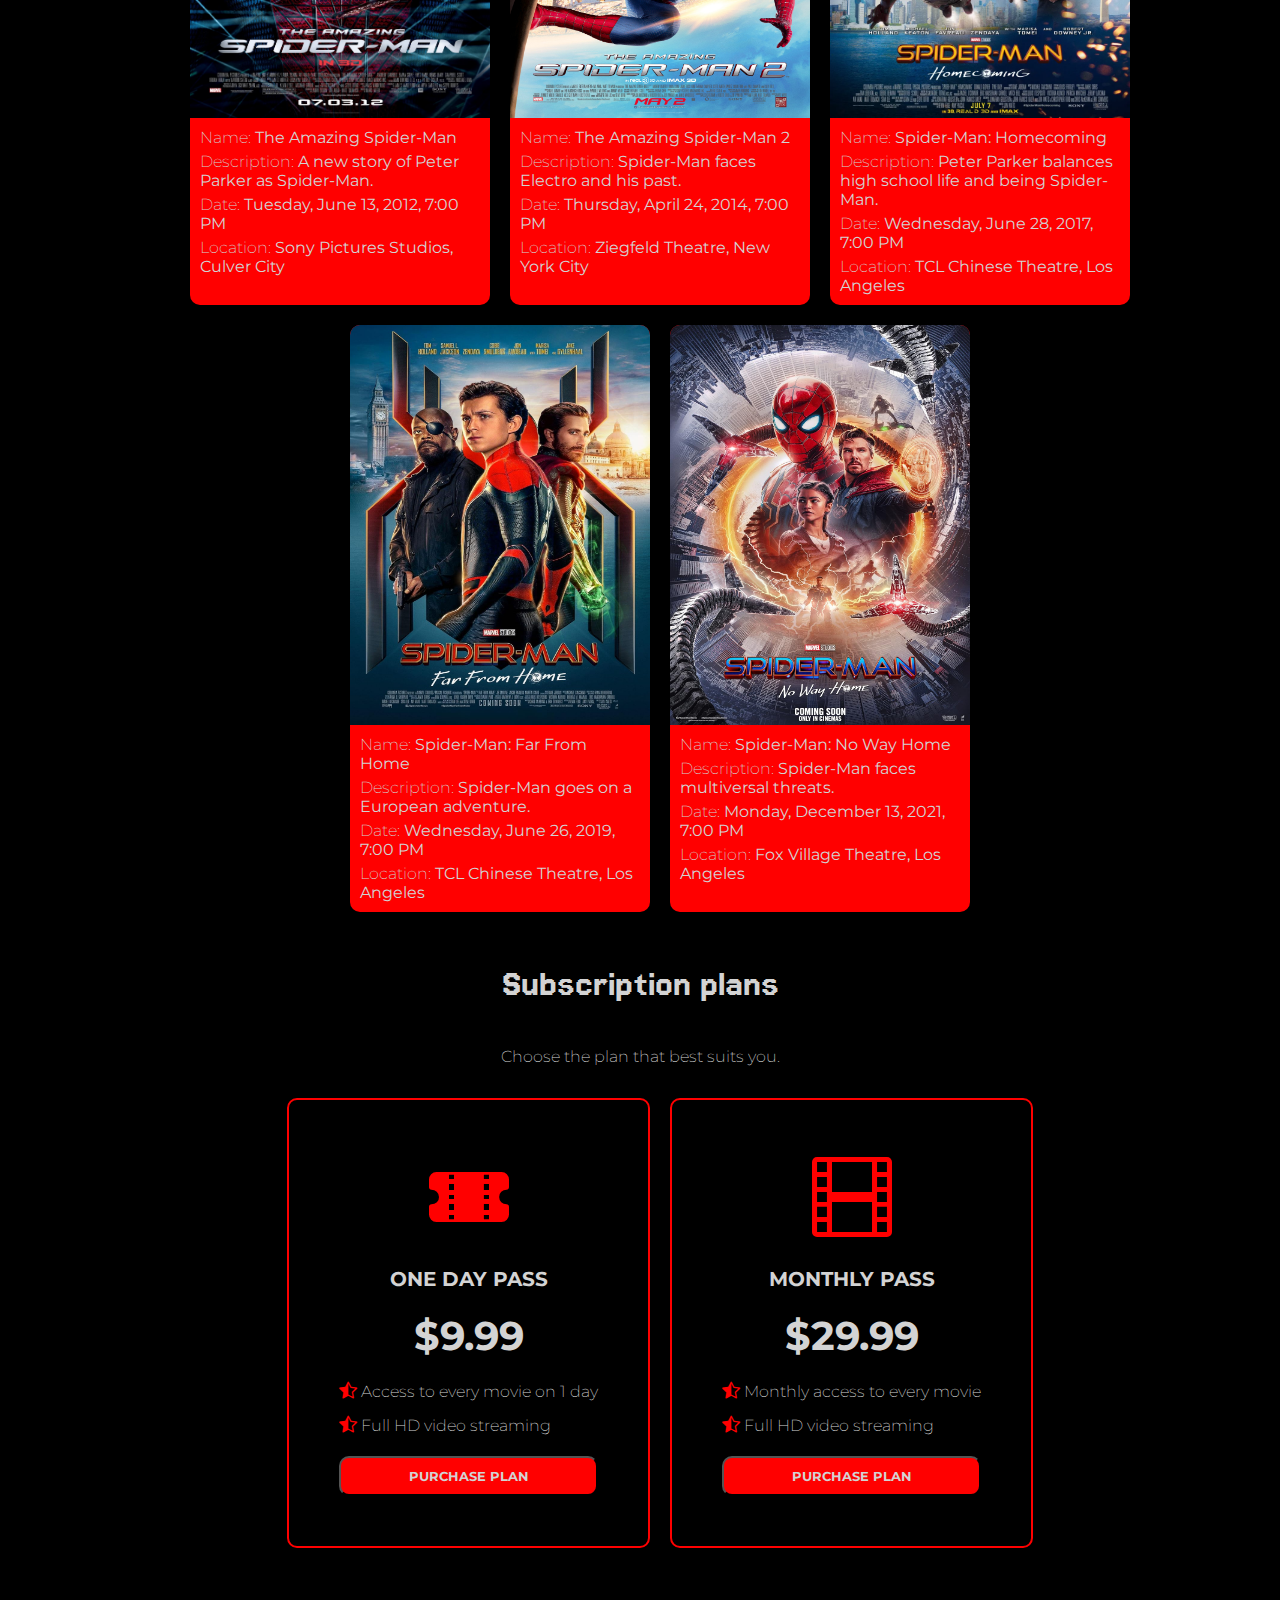
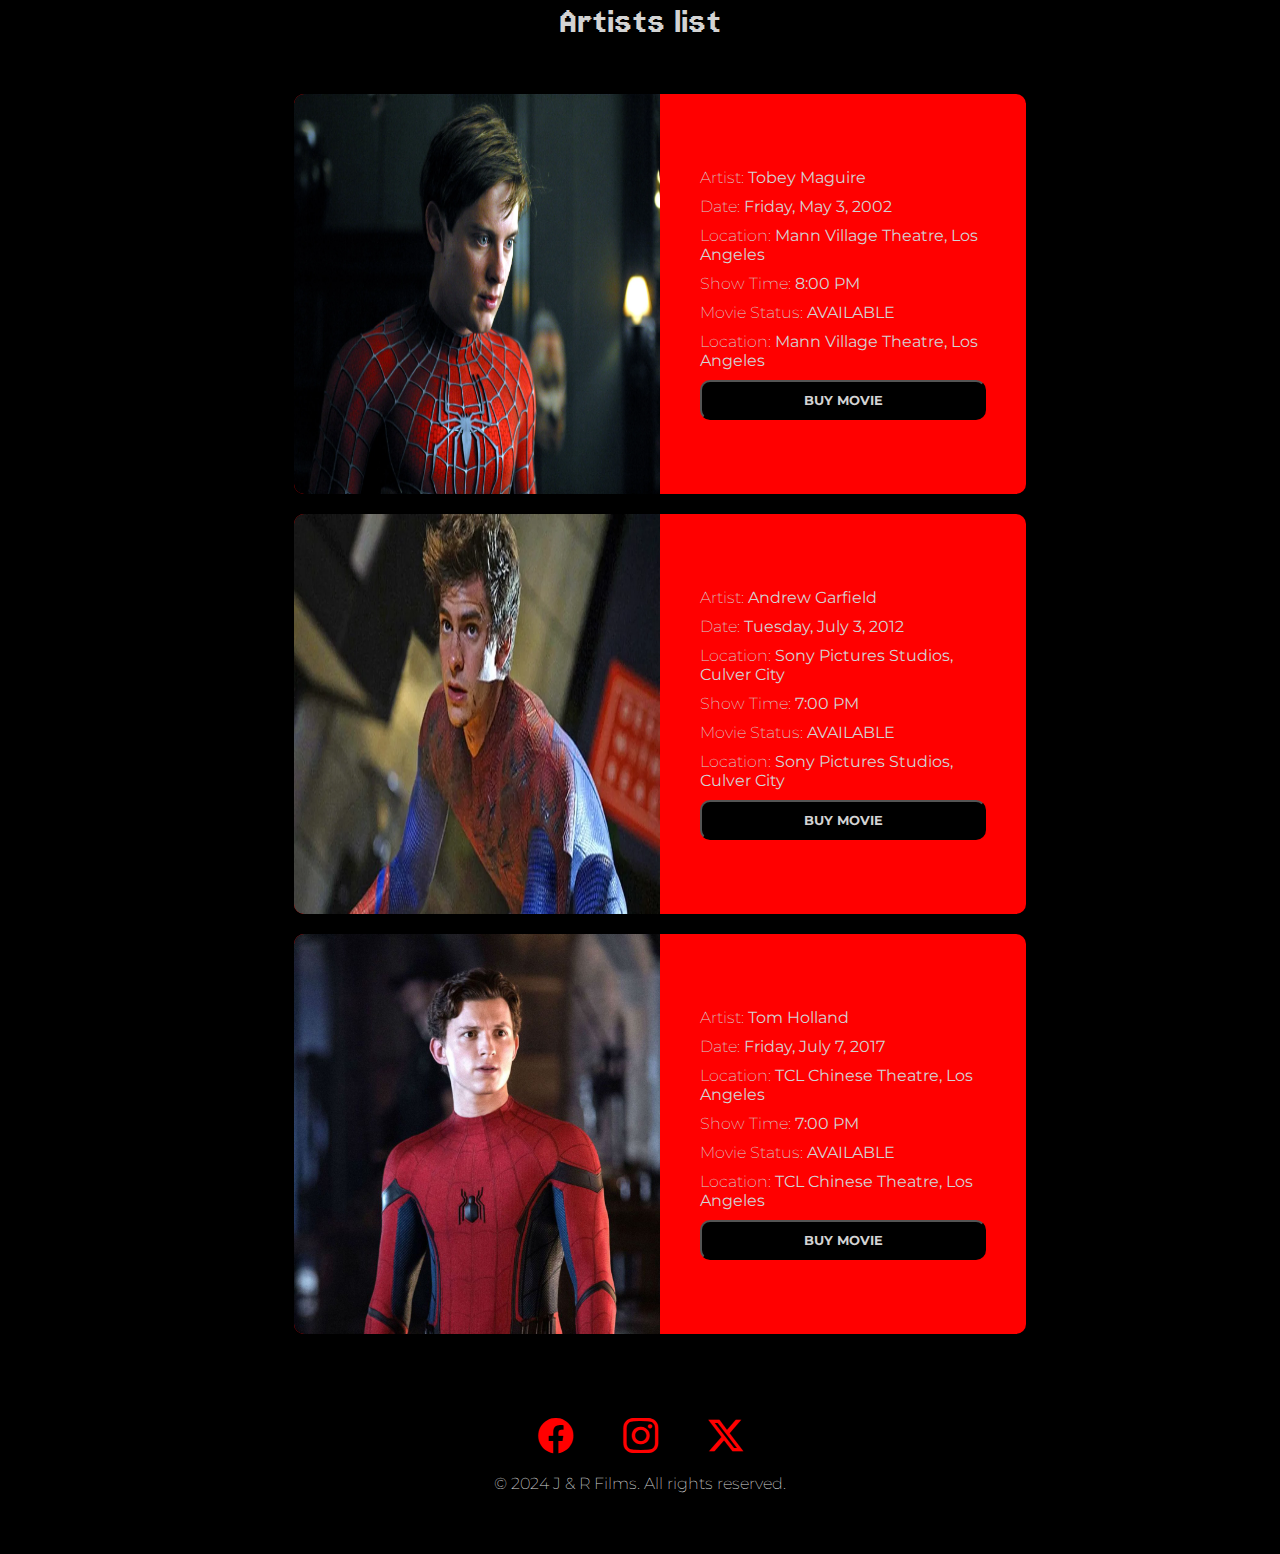
==== commit 0106e21b: "removing unused image and option" ====
--- a/index.html
+++ b/index.html
@@ -24,8 +24,7 @@
                 <li><a href="films.html">Films</a></li>
                 <li><a href="artists.html">Artists</a></li>
                 <li><a href="subscription-plans.html">Subscription plans</a></li>
-                <li><a href="purchase-ticket.html">Purchase plan</a></li>
-                <li><a href="#">Contact</a></li>
+                <li><a href="purchase-plan.html">Purchase plan</a></li>
             </ul>
         </nav>
     </header>
--- a/css/styles.css
+++ b/css/styles.css
@@ -138,7 +138,6 @@
 #films-list > li {
     display: flex;
     flex-direction: column;
-    justify-content: center;
     flex-wrap: wrap;
     width: 300px;
     background-color: red;
@@ -172,17 +171,17 @@
     gap: 20px;
 }
 
-.ticket-icon {
+.plan-icon {
     font-size: 80px;
 }
 
-.ticket-name {
+.plan-name {
     font-size: 20px;
     text-transform: uppercase;
     font-weight: bold;
 }
 
-.ticket-price {
+.plan-price {
     font-size: 40px;
     text-transform: uppercase;
     font-weight: bold;
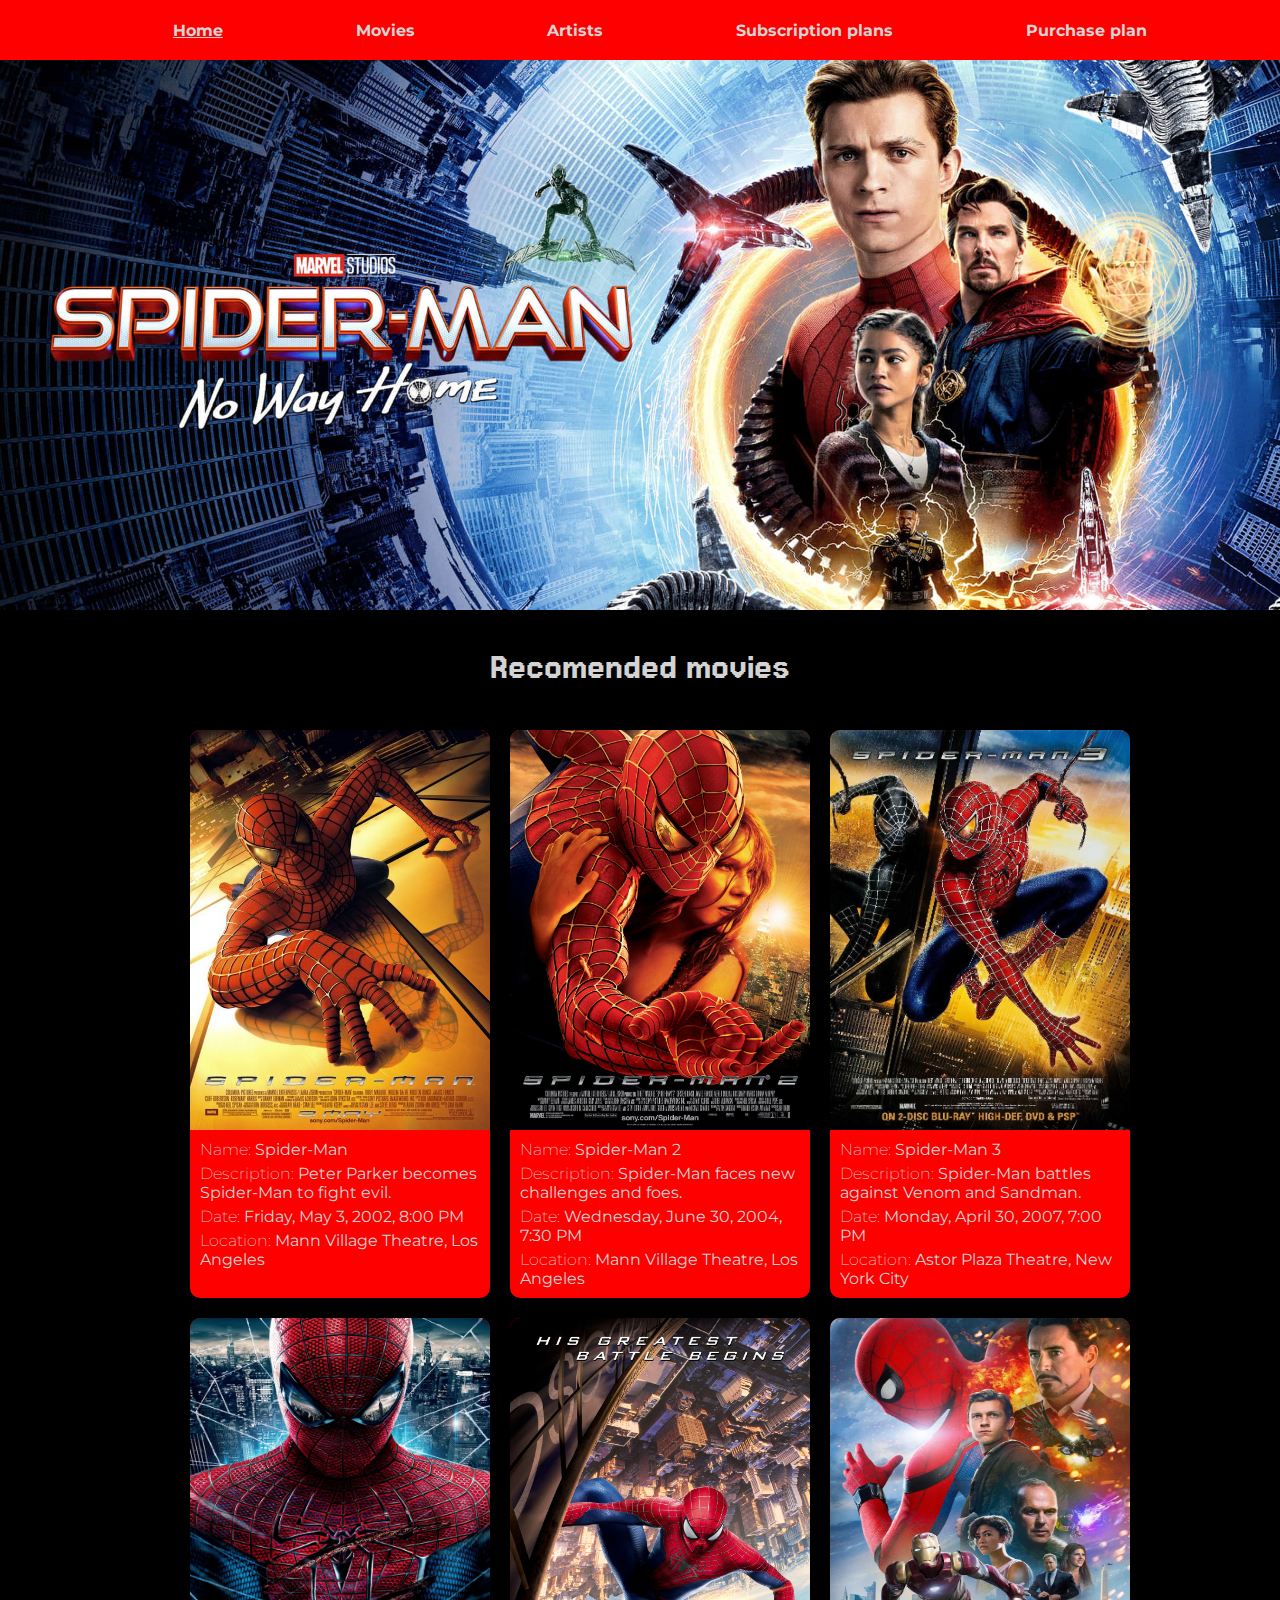
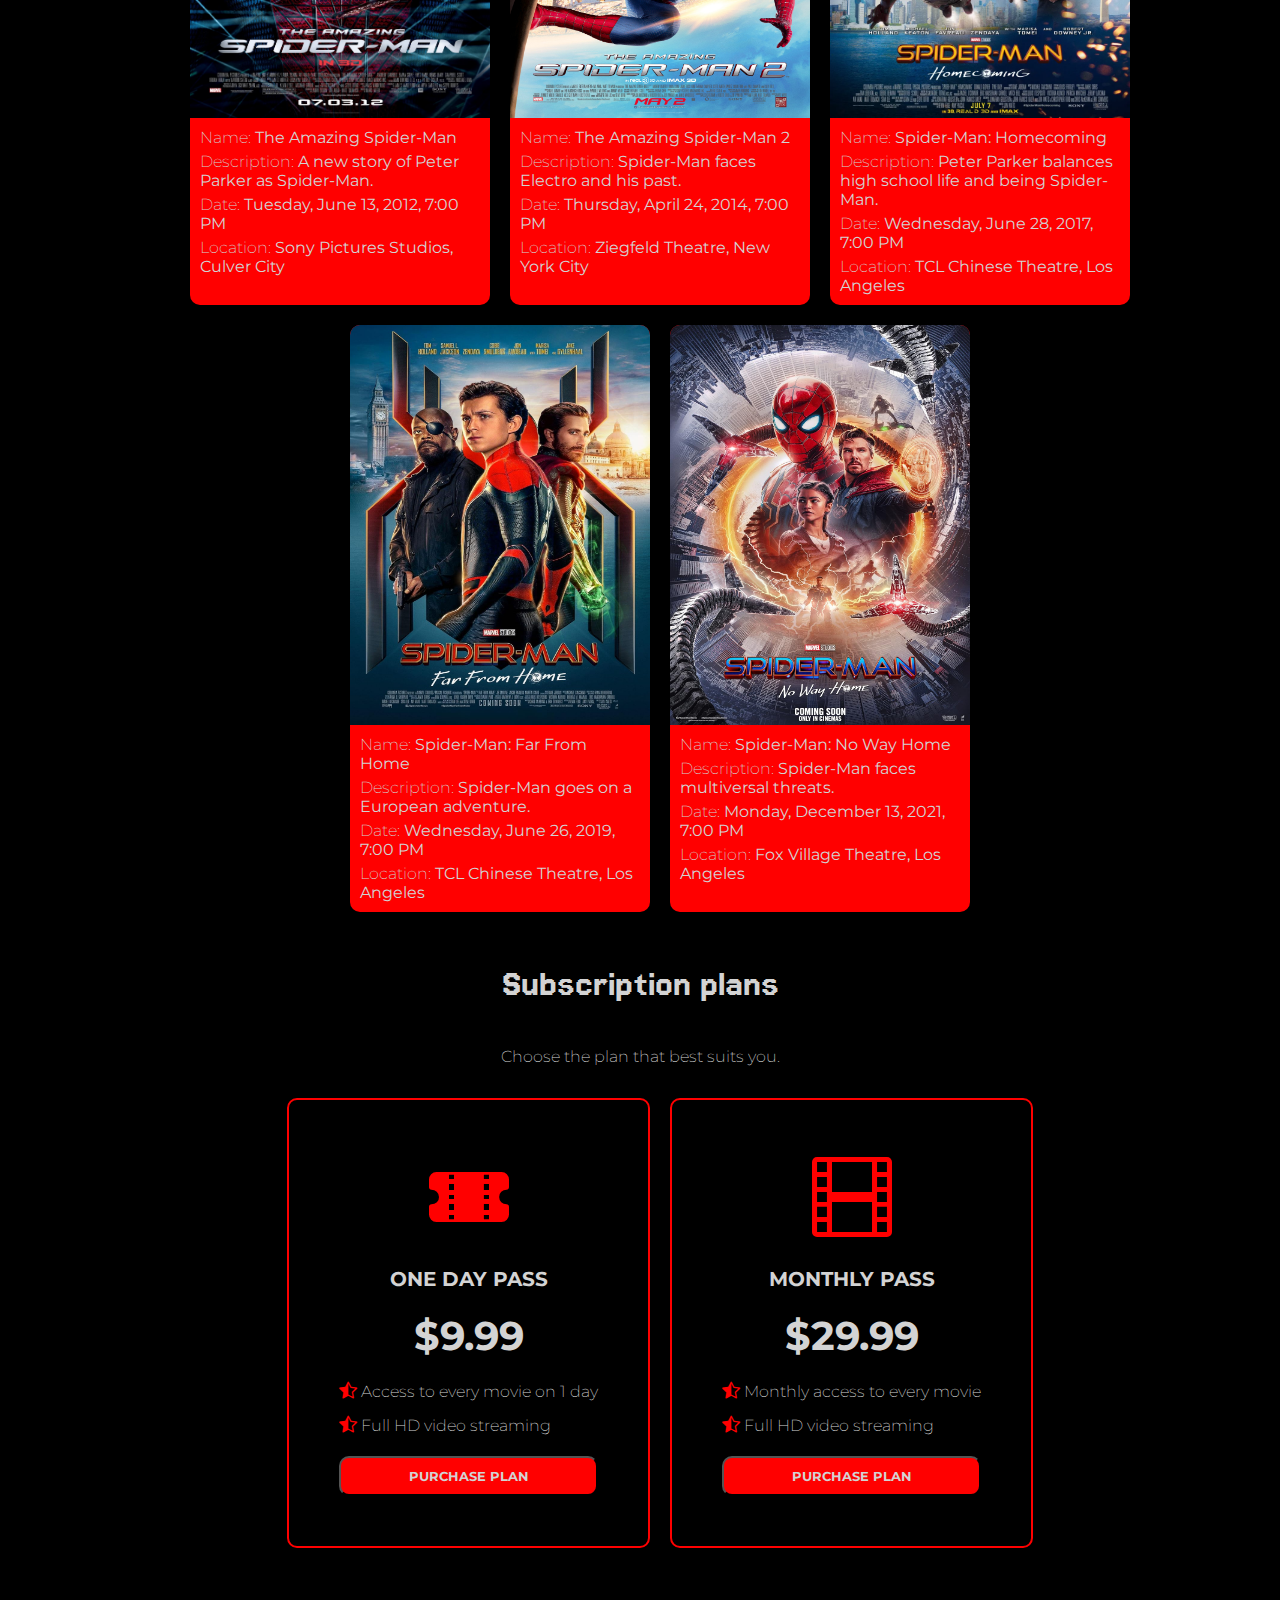
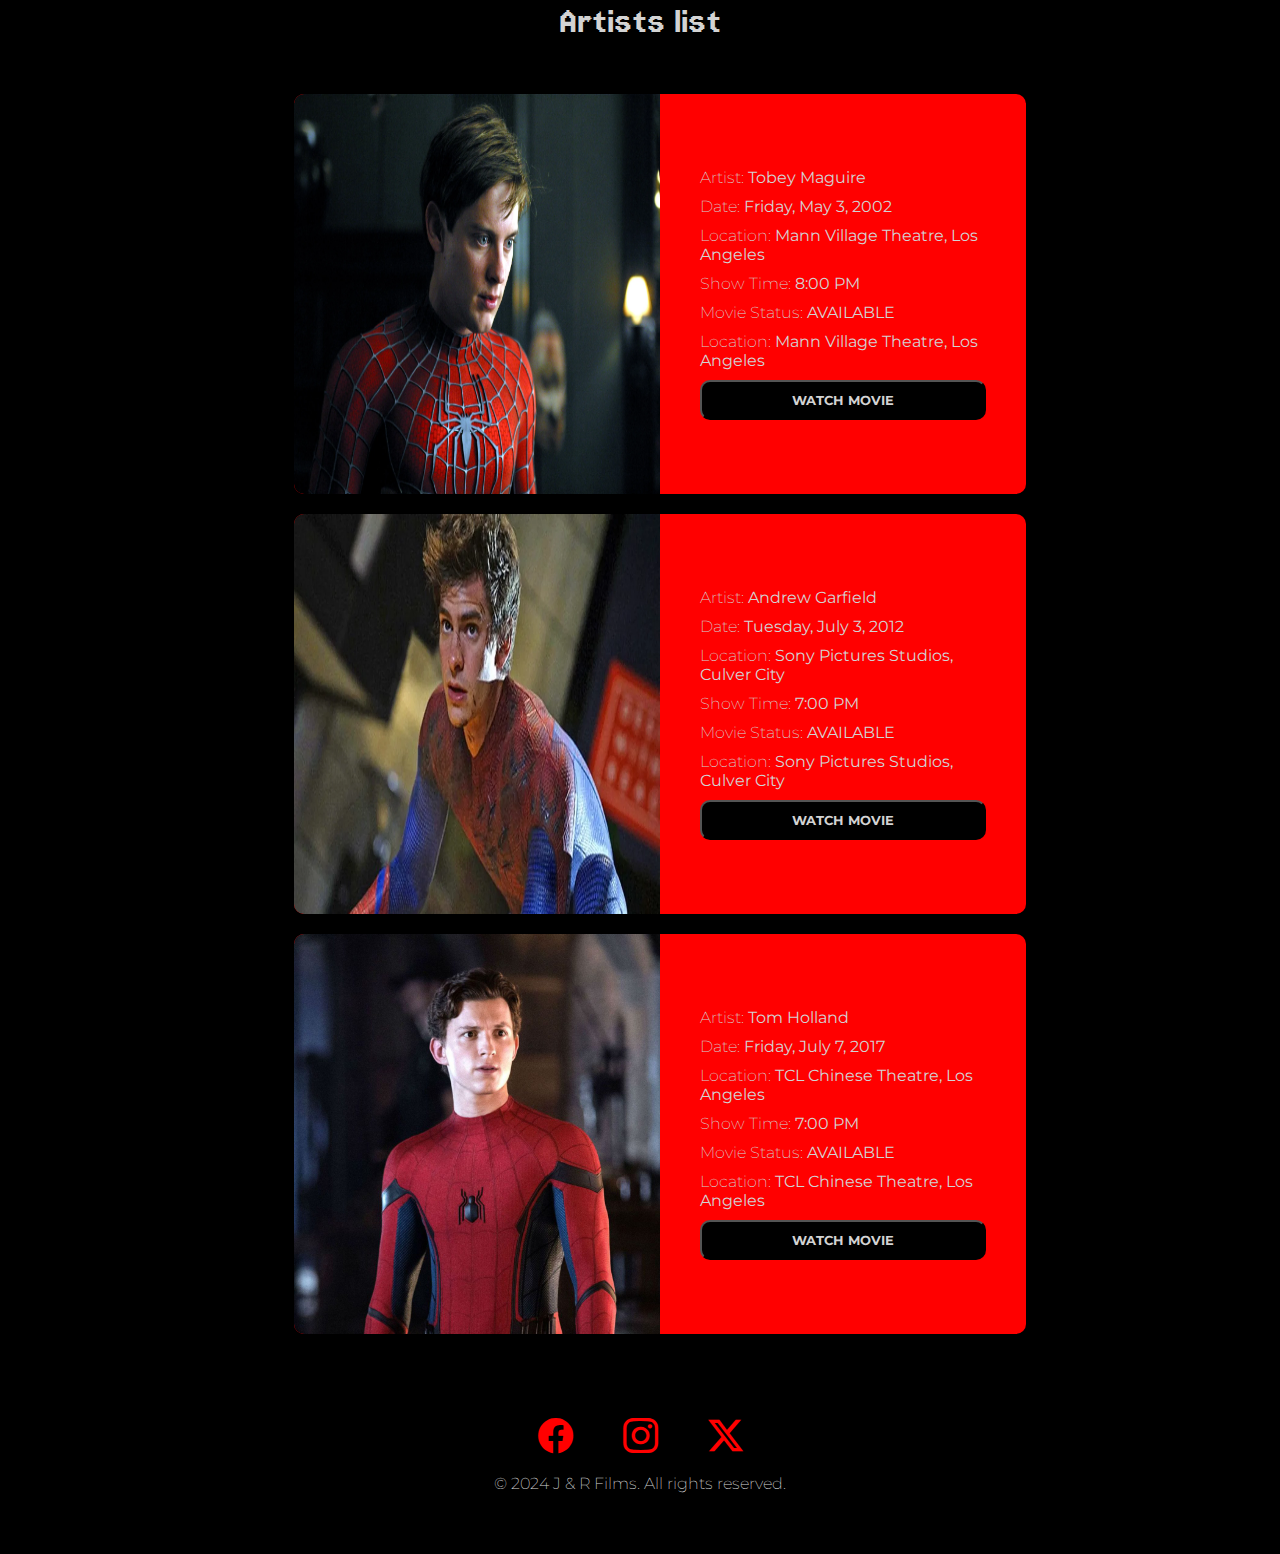
==== commit 60f25706: "updating films to movies" ====
--- a/index.html
+++ b/index.html
@@ -21,7 +21,7 @@
         <nav id="menu" class="raleway-regular">
             <ul>
                 <li><a style="text-decoration: underline;" href="index.html">Home</a></li>
-                <li><a href="films.html">Films</a></li>
+                <li><a href="films.html">Movies</a></li>
                 <li><a href="artists.html">Artists</a></li>
                 <li><a href="subscription-plans.html">Subscription plans</a></li>
                 <li><a href="purchase-plan.html">Purchase plan</a></li>
@@ -31,7 +31,7 @@
     <main>
         <div id="wallpaper-container"></div>
         <div class="flex-column container">
-            <h1>Recomended films</h1>
+            <h1>Recomended movies</h1>
             <ul class="flex-row flex-row-list" id="films-list"></ul>
         </div>
         <div class="flex-column container">
